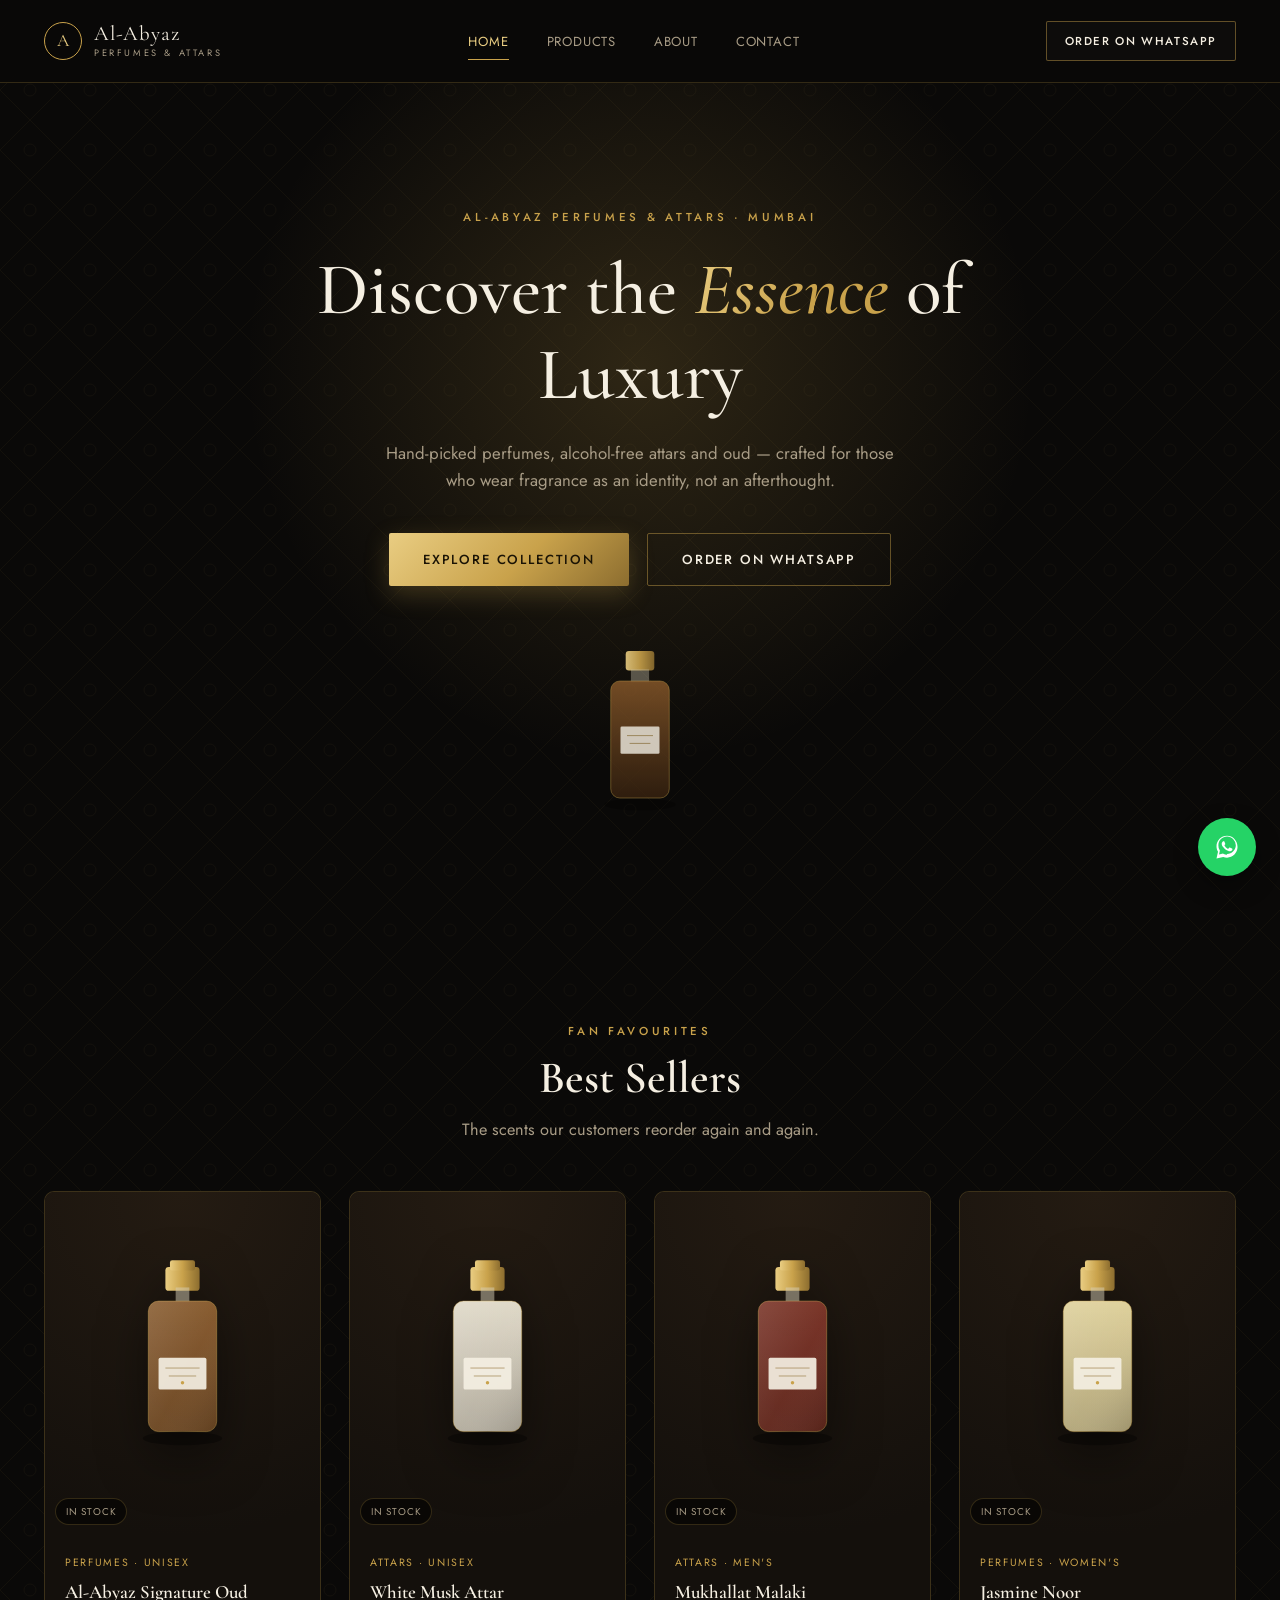
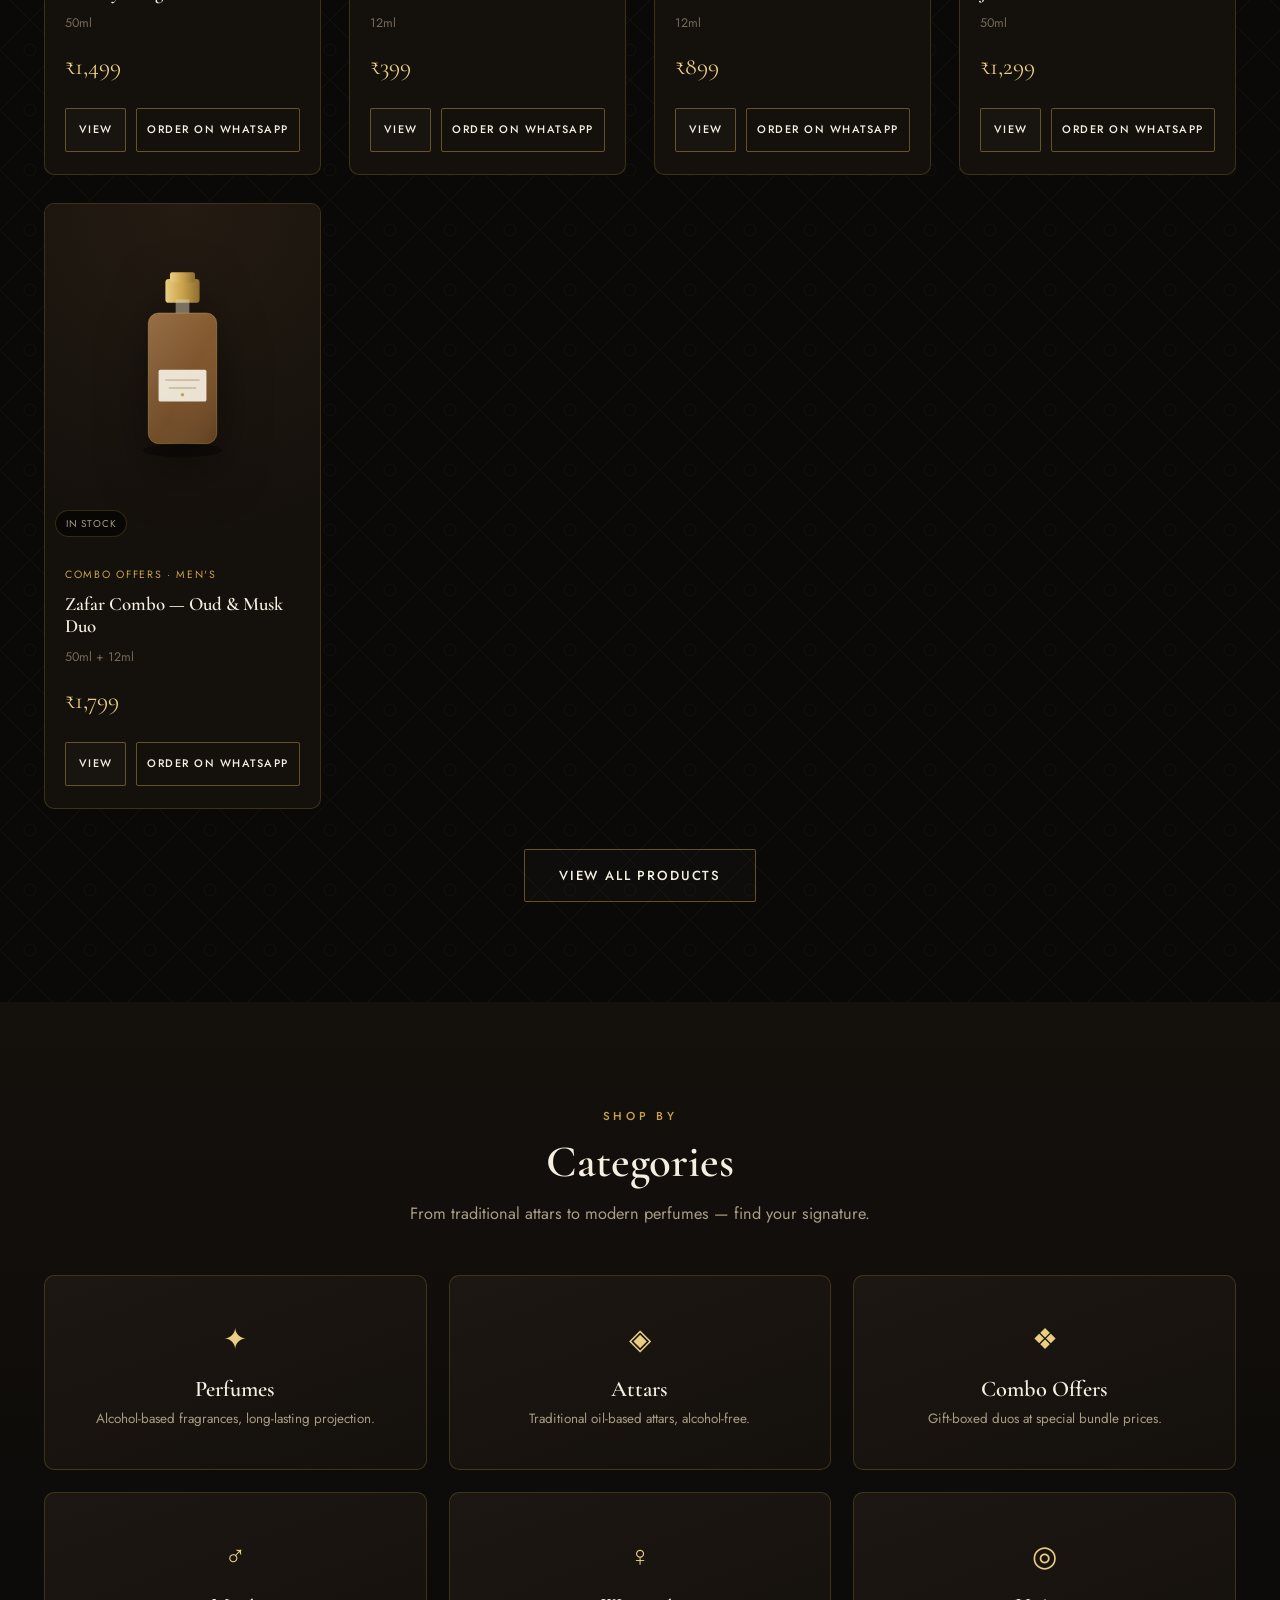
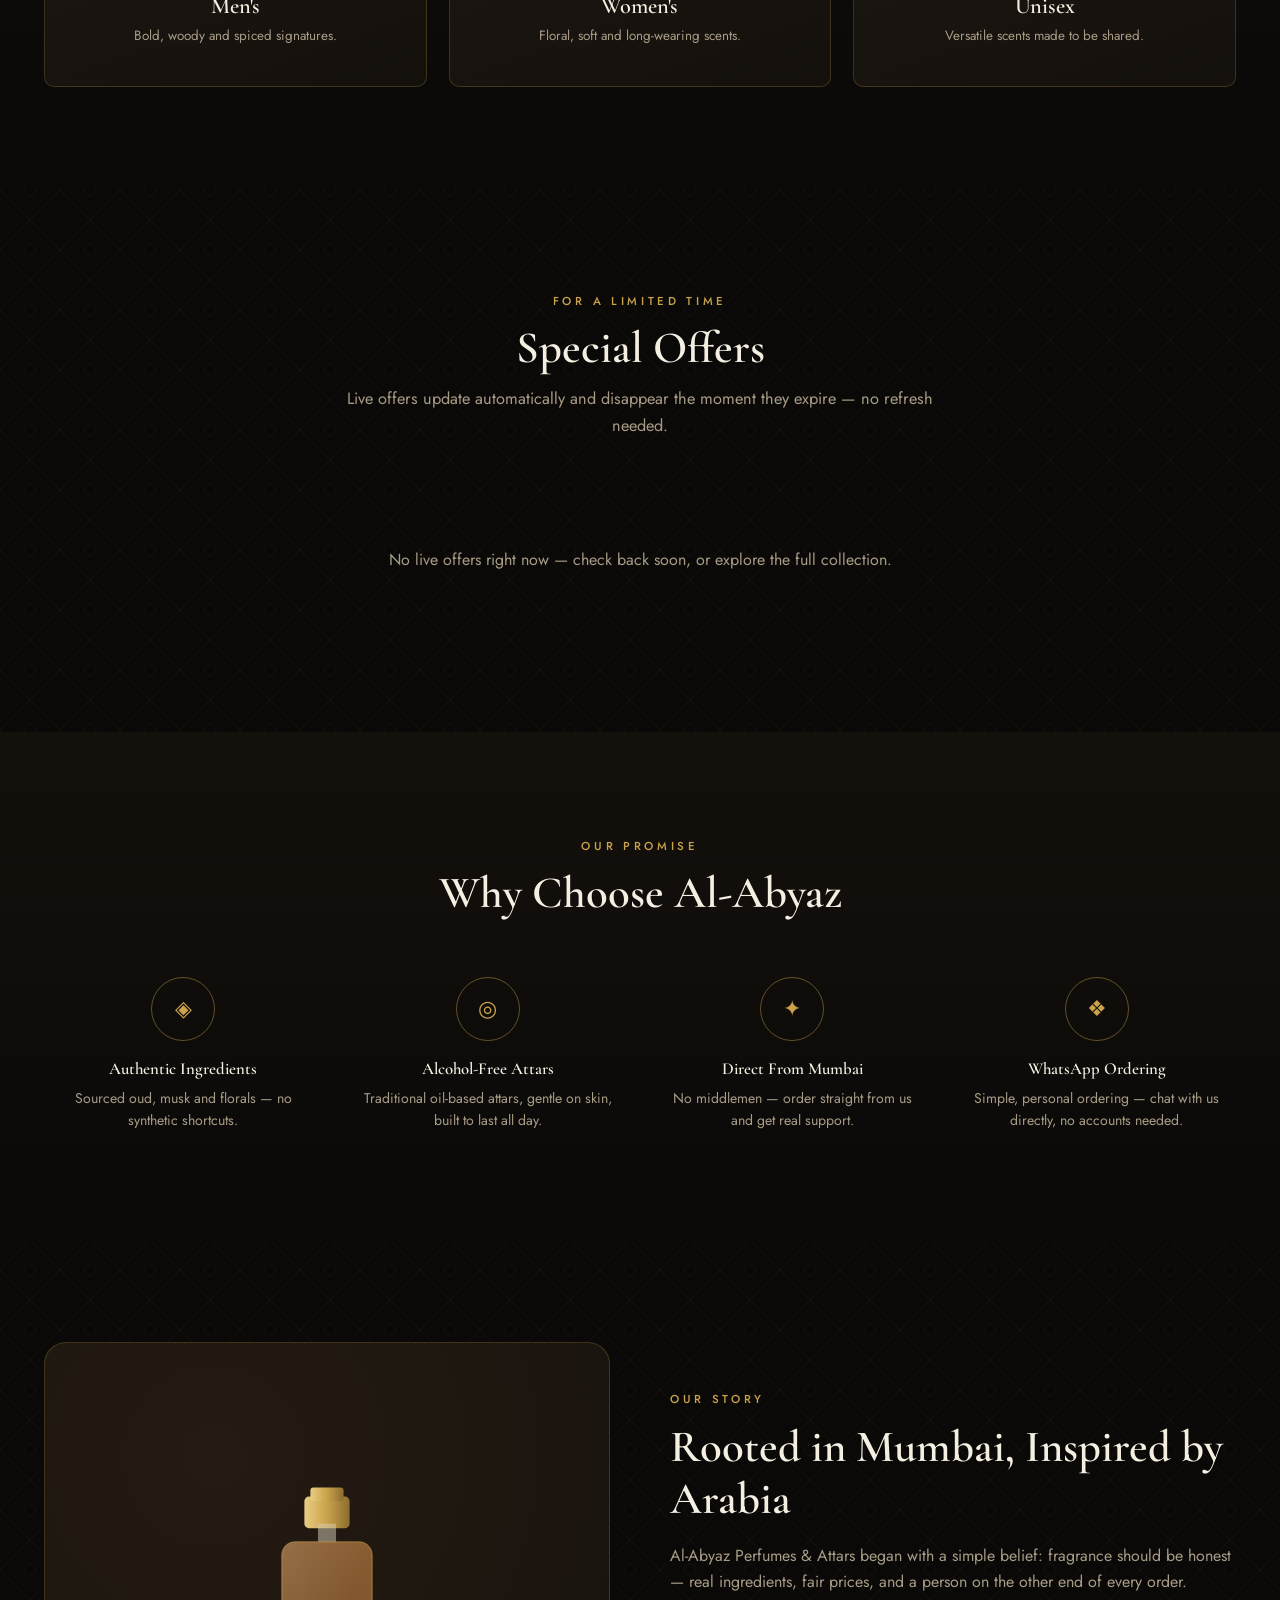
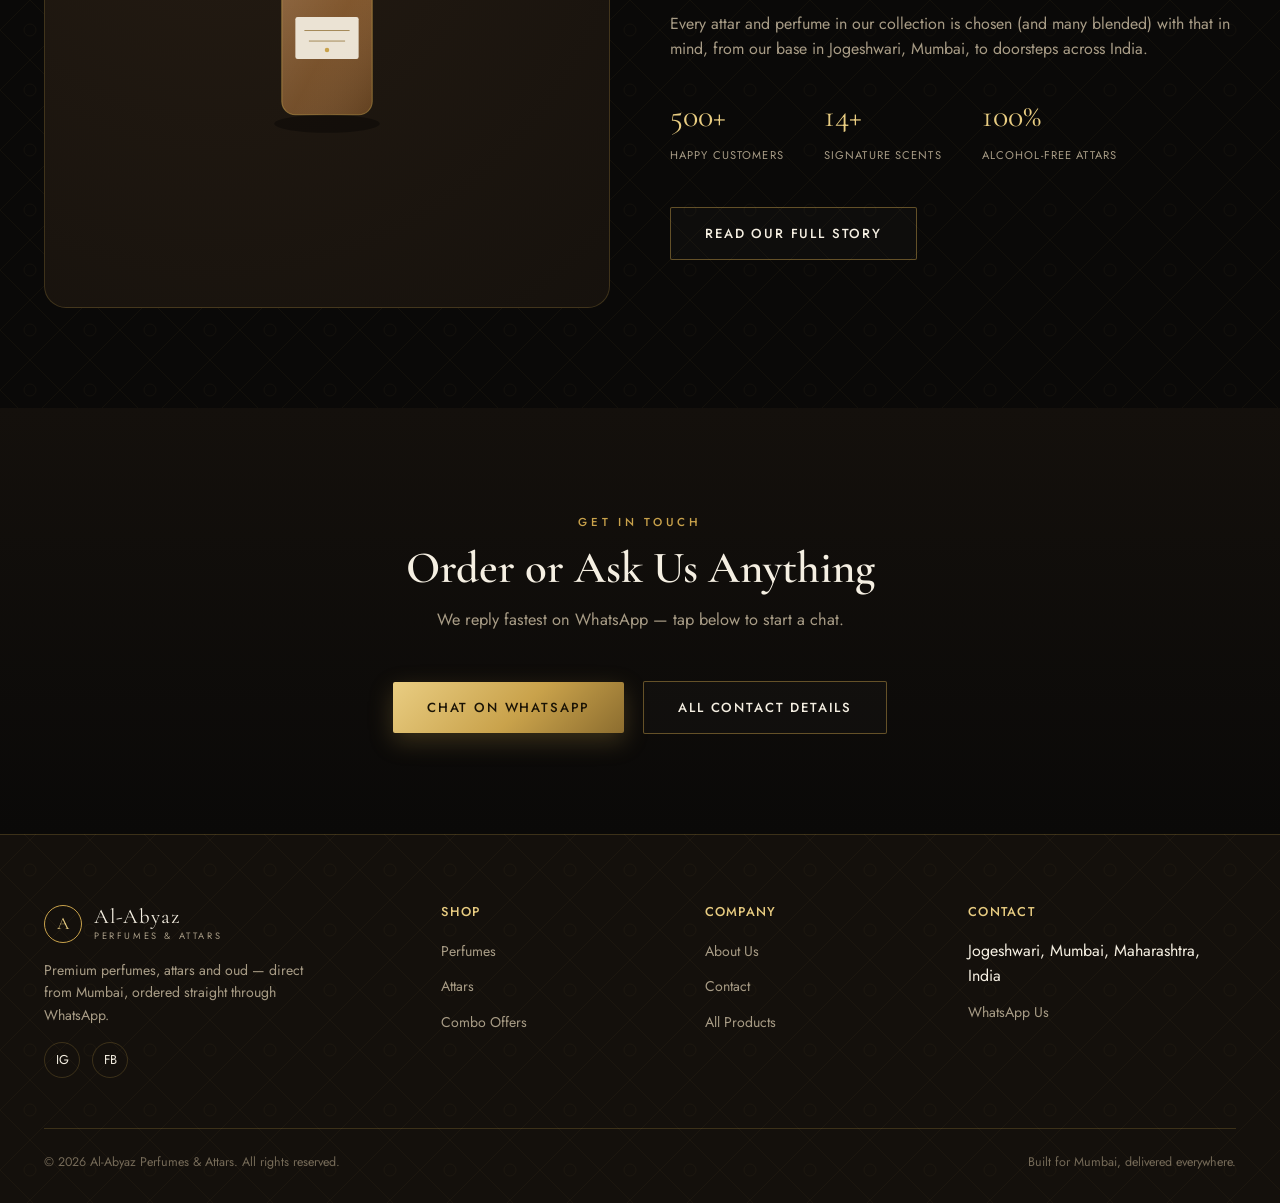
==== index.html @ 593ae753 "Initial Al-Abyaz website" ====
<!DOCTYPE html>
<html lang="en">
<head>
<meta charset="UTF-8">
<meta name="viewport" content="width=device-width, initial-scale=1.0">
<title>Al-Abyaz Perfumes &amp; Attars | Luxury Perfumes, Attars &amp; Oud in Mumbai</title>
<meta name="description" content="Al-Abyaz Perfumes &amp; Attars — premium perfumes, alcohol-free attars and oud from Mumbai. Browse our collection and order directly on WhatsApp.">
<meta name="keywords" content="Al-Abyaz Perfumes, Al-Abyaz Attars, attar Mumbai, perfume Mumbai, oud attar, non-alcoholic perfume">
<link rel="canonical" href="https://al-abyazperfumes.netlify.app/">

<meta property="og:type" content="website">
<meta property="og:title" content="Al-Abyaz Perfumes & Attars | Discover the Essence of Luxury">
<meta property="og:description" content="Premium perfumes, attars and oud, hand-picked in Mumbai. Order directly on WhatsApp.">
<meta property="og:image" content="images/hero/hero-bottle.svg">
<meta name="theme-color" content="#0a0908">

<link rel="icon" type="image/svg+xml" href="images/logo/favicon.svg">
<link rel="preconnect" href="https://fonts.googleapis.com">
<link rel="preconnect" href="https://fonts.gstatic.com" crossorigin>
<link href="https://fonts.googleapis.com/css2?family=Cormorant+Garamond:ital,wght@0,400;0,500;0,600;1,500&family=Jost:wght@400;500;600&display=swap" rel="stylesheet">
<link rel="stylesheet" href="css/style.css">
<link rel="stylesheet" href="css/responsive.css">
</head>
<body class="texture-bg">
<a class="skip-link" href="#main">Skip to content</a>

<!-- ============ NAVBAR ============ -->
<header class="navbar">
  <div class="container">
    <a href="index.html" class="brand">
      <span class="brand-mark">A</span>
      <span class="brand-text">Al-Abyaz<small>Perfumes &amp; Attars</small></span>
    </a>
    <nav class="nav-links" aria-label="Primary">
      <a href="index.html" class="active">Home</a>
      <a href="products.html">Products</a>
      <a href="about.html">About</a>
      <a href="contact.html">Contact</a>
    </nav>
    <div class="nav-cta">
      <a class="btn btn-outline btn-sm" data-wa-float href="#">Order on WhatsApp</a>
      <button class="hamburger" aria-label="Toggle menu" aria-expanded="false">
        <span></span><span></span><span></span>
      </button>
    </div>
  </div>
  <nav class="mobile-menu" aria-label="Mobile">
    <a href="index.html" class="active">Home</a>
    <a href="products.html">Products</a>
    <a href="about.html">About</a>
    <a href="contact.html">Contact</a>
    <a data-wa-float href="#" class="btn btn-primary">WhatsApp Us</a>
  </nav>
</header>

<main id="main">

  <!-- ============ HERO ============ -->
  <section class="hero">
    <div class="hero-inner">
      <span class="eyebrow">Al-Abyaz Perfumes &amp; Attars · Mumbai</span>
      <h1>Discover the <em>Essence</em> of Luxury</h1>
      <p class="hero-sub">Hand-picked perfumes, alcohol-free attars and oud — crafted for those who wear fragrance as an identity, not an afterthought.</p>
      <div class="hero-actions">
        <a href="products.html" class="btn btn-primary">Explore Collection</a>
        <a data-wa-float href="#" class="btn btn-whatsapp" target="_blank" rel="noopener">Order on WhatsApp</a>
      </div>
      <img class="hero-bottle" src="images/hero/hero-bottle.svg" alt="Al-Abyaz signature perfume bottle" width="130" height="195">
    </div>
  </section>

  <!-- ============ BEST SELLERS ============ -->
  <section class="section" id="best-sellers">
    <div class="container">
      <div class="section-heading">
        <span class="eyebrow">Fan Favourites</span>
        <h2>Best Sellers</h2>
        <p>The scents our customers reorder again and again.</p>
      </div>
      <div class="product-grid" id="best-sellers-grid"></div>
      <div class="text-center mt-40">
        <a href="products.html" class="btn btn-outline">View All Products</a>
      </div>
    </div>
  </section>

  <!-- ============ CATEGORIES ============ -->
  <section class="section section-alt">
    <div class="container">
      <div class="section-heading">
        <span class="eyebrow">Shop By</span>
        <h2>Categories</h2>
        <p>From traditional attars to modern perfumes — find your signature.</p>
      </div>
      <div class="category-grid" id="home-category-grid"></div>
    </div>
  </section>

  <!-- ============ SPECIAL OFFERS ============ -->
  <section class="section" id="offers">
    <div class="container">
      <div class="section-heading">
        <span class="eyebrow">For A Limited Time</span>
        <h2>Special Offers</h2>
        <p>Live offers update automatically and disappear the moment they expire — no refresh needed.</p>
      </div>
      <div class="offer-strip" id="offer-strip"></div>
    </div>
  </section>

  <!-- ============ WHY CHOOSE US ============ -->
  <section class="section section-alt">
    <div class="container">
      <div class="section-heading">
        <span class="eyebrow">Our Promise</span>
        <h2>Why Choose Al-Abyaz</h2>
      </div>
      <div class="feature-grid">
        <div class="feature-card">
          <div class="feature-icon">◈</div>
          <h3>Authentic Ingredients</h3>
          <p>Sourced oud, musk and florals — no synthetic shortcuts.</p>
        </div>
        <div class="feature-card">
          <div class="feature-icon">◎</div>
          <h3>Alcohol-Free Attars</h3>
          <p>Traditional oil-based attars, gentle on skin, built to last all day.</p>
        </div>
        <div class="feature-card">
          <div class="feature-icon">✦</div>
          <h3>Direct From Mumbai</h3>
          <p>No middlemen — order straight from us and get real support.</p>
        </div>
        <div class="feature-card">
          <div class="feature-icon">❖</div>
          <h3>WhatsApp Ordering</h3>
          <p>Simple, personal ordering — chat with us directly, no accounts needed.</p>
        </div>
      </div>
    </div>
  </section>

  <!-- ============ ABOUT ============ -->
  <section class="section" id="about">
    <div class="container about-split">
      <div class="about-media">
        <img src="images/products/signature-oud.svg" alt="Al-Abyaz Signature Oud bottle" width="220">
      </div>
      <div class="about-copy">
        <span class="eyebrow">Our Story</span>
        <h2>Rooted in Mumbai, Inspired by Arabia</h2>
        <p>Al-Abyaz Perfumes &amp; Attars began with a simple belief: fragrance should be honest — real ingredients, fair prices, and a person on the other end of every order.</p>
        <p>Every attar and perfume in our collection is chosen (and many blended) with that in mind, from our base in Jogeshwari, Mumbai, to doorsteps across India.</p>
        <div class="about-stats">
          <div><span>500+</span><small>Happy Customers</small></div>
          <div><span>14+</span><small>Signature Scents</small></div>
          <div><span>100%</span><small>Alcohol-Free Attars</small></div>
        </div>
        <a href="about.html" class="btn btn-outline mt-40">Read Our Full Story</a>
      </div>
    </div>
  </section>

  <!-- ============ CONTACT (home preview) ============ -->
  <section class="section section-alt" id="contact">
    <div class="container">
      <div class="section-heading">
        <span class="eyebrow">Get In Touch</span>
        <h2>Order or Ask Us Anything</h2>
        <p>We reply fastest on WhatsApp — tap below to start a chat.</p>
      </div>
      <div class="text-center">
        <a data-wa-float href="#" class="btn btn-primary" target="_blank" rel="noopener">Chat on WhatsApp</a>
        <a href="contact.html" class="btn btn-outline" style="margin-left:14px;">All Contact Details</a>
      </div>
    </div>
  </section>

</main>

<!-- ============ FOOTER ============ -->
<footer class="footer">
  <div class="container">
    <div class="footer-grid">
      <div class="footer-brand">
        <a href="index.html" class="brand">
          <span class="brand-mark">A</span>
          <span class="brand-text">Al-Abyaz<small>Perfumes &amp; Attars</small></span>
        </a>
        <p>Premium perfumes, attars and oud — direct from Mumbai, ordered straight through WhatsApp.</p>
        <div class="footer-social">
          <a href="#" data-config-href="instagram" aria-label="Instagram">IG</a>
          <a href="#" data-config-href="facebook" aria-label="Facebook">FB</a>
        </div>
      </div>
      <div>
        <h4>Shop</h4>
        <ul class="footer-links">
          <li><a href="products.html?category=perfumes">Perfumes</a></li>
          <li><a href="products.html?category=attars">Attars</a></li>
          <li><a href="products.html?category=combo">Combo Offers</a></li>
        </ul>
      </div>
      <div>
        <h4>Company</h4>
        <ul class="footer-links">
          <li><a href="about.html">About Us</a></li>
          <li><a href="contact.html">Contact</a></li>
          <li><a href="products.html">All Products</a></li>
        </ul>
      </div>
      <div>
        <h4>Contact</h4>
        <ul class="footer-links">
          <li data-config="address">Jogeshwari, Mumbai, Maharashtra, India</li>
          <li><a data-wa-float href="#">WhatsApp Us</a></li>
        </ul>
      </div>
    </div>
    <div class="footer-bottom">
      <span>© <span data-year></span> Al-Abyaz Perfumes &amp; Attars. All rights reserved.</span>
      <span>Built for Mumbai, delivered everywhere.</span>
    </div>
  </div>
</footer>

<a class="wa-float" data-wa-float href="#" target="_blank" rel="noopener" aria-label="Chat on WhatsApp">
  <svg viewBox="0 0 32 32" fill="white"><path d="M16.02 3C9.4 3 4 8.4 4 15.02c0 2.35.63 4.55 1.72 6.46L4 29l7.7-1.65a11.98 11.98 0 0 0 4.32.8h.01c6.62 0 12.02-5.4 12.02-12.02C28.05 8.4 22.65 3 16.02 3Zm0 21.9c-1.5 0-2.97-.4-4.24-1.16l-.3-.18-4.57.98.98-4.45-.2-.32a9.9 9.9 0 0 1-1.53-5.75c0-5.48 4.46-9.94 9.96-9.94 2.66 0 5.16 1.04 7.04 2.92a9.87 9.87 0 0 1 2.9 7.02c0 5.48-4.46 9.88-9.94 9.88Zm5.44-7.4c-.3-.15-1.77-.87-2.04-.97-.27-.1-.47-.15-.67.15-.2.3-.77.97-.94 1.17-.17.2-.35.22-.65.07-.3-.15-1.25-.46-2.38-1.47-.88-.78-1.47-1.75-1.65-2.05-.17-.3-.02-.46.13-.6.13-.13.3-.35.45-.52.15-.17.2-.3.3-.5.1-.2.05-.37-.02-.52-.07-.15-.67-1.62-.92-2.2-.24-.58-.49-.5-.67-.5h-.57c-.2 0-.52.07-.8.37s-1.05 1.03-1.05 2.5 1.08 2.9 1.23 3.1c.15.2 2.13 3.26 5.17 4.57.72.31 1.28.5 1.72.64.72.23 1.38.2 1.9.12.58-.09 1.77-.72 2.02-1.42.25-.7.25-1.3.17-1.42-.07-.13-.27-.2-.57-.35Z"/></svg>
</a>

<script src="data/products.js"></script>
<script src="js/offers.js"></script>
<script src="js/main.js"></script>
<script src="js/products.js"></script>
<script>
  document.addEventListener("DOMContentLoaded", () => {
    document.querySelectorAll("[data-config-href]").forEach((el) => {
      const key = el.getAttribute("data-config-href");
      if (SITE_CONFIG[key]) el.setAttribute("href", SITE_CONFIG[key]);
    });
  });
</script>
</body>
</html>
---- css/style.css ----
/* =========================================================================
   AL-ABYAZ PERFUMES & ATTARS — MAIN STYLESHEET
   ========================================================================= */

/* ---------- Design tokens ---------- */
:root {
  --void: #0a0908;
  --surface: #14100c;
  --surface-raised: #1c1712;
  --line: rgba(201, 162, 75, 0.22);
  --line-strong: rgba(201, 162, 75, 0.45);

  --gold: #c9a24b;
  --gold-light: #e9cd82;
  --gold-deep: #8c6d2f;
  --gold-glow: rgba(201, 162, 75, 0.35);

  --ivory: #f5efe2;
  --muted: #a89c86;
  --muted-dim: #756a58;

  --maroon: #2a1212;
  --success: #6f9a6a;

  --font-display: "Cormorant Garamond", "Georgia", serif;
  --font-body: "Jost", "Segoe UI", sans-serif;

  --container: 1240px;
  --radius-sm: 4px;
  --radius-md: 10px;
  --radius-lg: 22px;

  --ease: cubic-bezier(0.22, 1, 0.36, 1);
}

/* ---------- Reset ---------- */
* { margin: 0; padding: 0; box-sizing: border-box; }

html { scroll-behavior: smooth; }

@media (prefers-reduced-motion: reduce) {
  html { scroll-behavior: auto; }
  *, *::before, *::after { animation-duration: 0.001ms !important; animation-iteration-count: 1 !important; transition-duration: 0.001ms !important; }
}

body {
  background: var(--void);
  color: var(--ivory);
  font-family: var(--font-body);
  font-size: 16px;
  line-height: 1.6;
  -webkit-font-smoothing: antialiased;
  overflow-x: hidden;
}

img { max-width: 100%; display: block; }
a { color: inherit; text-decoration: none; }
ul { list-style: none; }
button { font: inherit; cursor: pointer; border: none; background: none; color: inherit; }
input, select, textarea { font: inherit; color: inherit; }

:focus-visible {
  outline: 2px solid var(--gold-light);
  outline-offset: 3px;
}

.container {
  max-width: var(--container);
  margin: 0 auto;
  padding: 0 24px;
}

/* Damask/geometric texture used as a quiet background wash across the site */
.texture-bg {
  position: relative;
}
.texture-bg::before {
  content: "";
  position: absolute;
  inset: 0;
  pointer-events: none;
  opacity: 0.05;
  background-image: url("data:image/svg+xml,%3Csvg xmlns='http://www.w3.org/2000/svg' width='60' height='60' viewBox='0 0 60 60'%3E%3Cg fill='none' stroke='%23C9A24B' stroke-width='1'%3E%3Cpath d='M30 0 L60 30 L30 60 L0 30 Z'/%3E%3Ccircle cx='30' cy='30' r='6'/%3E%3C/g%3E%3C/svg%3E");
  background-size: 60px 60px;
}

/* Ornamental divider — the site's signature mark: a thin double rule
   flanking a small diamond, echoing the wax-seal motif on offer badges */
.divider {
  display: flex;
  align-items: center;
  justify-content: center;
  gap: 12px;
  margin: 0 auto 28px;
  width: fit-content;
}
.divider::before, .divider::after {
  content: "";
  width: 46px;
  height: 1px;
  background: linear-gradient(90deg, transparent, var(--gold), transparent);
}
.divider span {
  width: 7px;
  height: 7px;
  transform: rotate(45deg);
  background: var(--gold);
  display: block;
}

/* ---------- Typography ---------- */
.eyebrow {
  font-family: var(--font-body);
  font-size: 0.72rem;
  letter-spacing: 0.32em;
  text-transform: uppercase;
  color: var(--gold);
  font-weight: 500;
}

h1, h2, h3, h4 {
  font-family: var(--font-display);
  font-weight: 600;
  color: var(--ivory);
  line-height: 1.15;
}

h1 { font-size: clamp(2.6rem, 6vw, 4.6rem); font-weight: 500; }
h2 { font-size: clamp(1.9rem, 4vw, 2.8rem); }
h3 { font-size: 1.4rem; }

.section-heading {
  text-align: center;
  max-width: 640px;
  margin: 0 auto 48px;
}
.section-heading h2 { margin: 10px 0 12px; }
.section-heading p { color: var(--muted); font-size: 1.02rem; }

p { color: var(--muted); }

/* ---------- Buttons ---------- */
.btn {
  display: inline-flex;
  align-items: center;
  justify-content: center;
  gap: 8px;
  padding: 15px 34px;
  border-radius: 2px;
  font-size: 0.82rem;
  letter-spacing: 0.14em;
  text-transform: uppercase;
  font-weight: 500;
  transition: transform 0.35s var(--ease), box-shadow 0.35s var(--ease), background 0.35s var(--ease), color 0.35s var(--ease);
  white-space: nowrap;
}

.btn-primary {
  background: linear-gradient(135deg, var(--gold-light), var(--gold) 55%, var(--gold-deep));
  color: #1a1305;
  box-shadow: 0 8px 24px rgba(201, 162, 75, 0.25);
}
.btn-primary:hover { transform: translateY(-2px); box-shadow: 0 12px 30px rgba(201, 162, 75, 0.4); }

.btn-outline {
  border: 1px solid var(--line-strong);
  color: var(--ivory);
  background: rgba(255,255,255,0.02);
}
.btn-outline:hover { border-color: var(--gold); color: var(--gold-light); transform: translateY(-2px); }

.btn-whatsapp {
  background: transparent;
  border: 1px solid var(--line-strong);
  color: var(--ivory);
}
.btn-whatsapp:hover { border-color: #4caf50; color: #6fd177; }

.btn-block { width: 100%; }
.btn-sm { padding: 10px 18px; font-size: 0.72rem; }

/* ---------- Navbar ---------- */
.navbar {
  position: sticky;
  top: 0;
  z-index: 100;
  background: rgba(10, 9, 8, 0.86);
  backdrop-filter: blur(14px);
  border-bottom: 1px solid var(--line);
}
.navbar .container {
  display: flex;
  align-items: center;
  justify-content: space-between;
  height: 82px;
}

.brand {
  display: flex;
  align-items: center;
  gap: 12px;
}
.brand-mark {
  width: 38px;
  height: 38px;
  border: 1px solid var(--gold);
  border-radius: 50%;
  display: flex;
  align-items: center;
  justify-content: center;
  font-family: var(--font-display);
  font-size: 1.1rem;
  color: var(--gold-light);
  flex-shrink: 0;
}
.brand-text {
  font-family: var(--font-display);
  font-size: 1.3rem;
  letter-spacing: 0.04em;
  color: var(--ivory);
  line-height: 1.1;
}
.brand-text small {
  display: block;
  font-family: var(--font-body);
  font-size: 0.58rem;
  letter-spacing: 0.28em;
  color: var(--muted);
  text-transform: uppercase;
  margin-top: 2px;
}

.nav-links {
  display: flex;
  align-items: center;
  gap: 38px;
}
.nav-links a {
  font-size: 0.82rem;
  letter-spacing: 0.06em;
  text-transform: uppercase;
  color: var(--muted);
  position: relative;
  padding: 4px 0;
  transition: color 0.25s;
}
.nav-links a:hover, .nav-links a.active { color: var(--gold-light); }
.nav-links a.active::after {
  content: "";
  position: absolute;
  left: 0; right: 0; bottom: -4px;
  height: 1px;
  background: var(--gold);
}

.nav-cta { display: flex; align-items: center; gap: 16px; }

.hamburger {
  display: none;
  flex-direction: column;
  gap: 5px;
  width: 26px;
  z-index: 200;
}
.hamburger span {
  height: 1.5px;
  width: 100%;
  background: var(--gold-light);
  transition: transform 0.3s var(--ease), opacity 0.3s var(--ease);
}
.hamburger.open span:nth-child(1) { transform: translateY(6.5px) rotate(45deg); }
.hamburger.open span:nth-child(2) { opacity: 0; }
.hamburger.open span:nth-child(3) { transform: translateY(-6.5px) rotate(-45deg); }

.mobile-menu {
  position: fixed;
  inset: 82px 0 0 0;
  background: var(--void);
  z-index: 90;
  display: flex;
  flex-direction: column;
  align-items: center;
  justify-content: center;
  gap: 28px;
  transform: translateY(-8px);
  opacity: 0;
  pointer-events: none;
  transition: opacity 0.3s var(--ease), transform 0.3s var(--ease);
}
.mobile-menu.open { opacity: 1; transform: translateY(0); pointer-events: auto; }
.mobile-menu a { font-family: var(--font-display); font-size: 1.6rem; color: var(--ivory); }
.mobile-menu a.active { color: var(--gold-light); }

/* ---------- Hero ---------- */
.hero {
  position: relative;
  min-height: 92vh;
  display: flex;
  align-items: center;
  justify-content: center;
  text-align: center;
  padding: 120px 24px 80px;
  overflow: hidden;
}
.hero::before {
  content: "";
  position: absolute;
  top: -20%;
  left: 50%;
  transform: translateX(-50%);
  width: 900px;
  height: 900px;
  background: radial-gradient(circle, var(--gold-glow) 0%, transparent 62%);
  opacity: 0.55;
  pointer-events: none;
}
.hero-inner { position: relative; z-index: 2; max-width: 780px; }
.hero .eyebrow { display: inline-block; margin-bottom: 22px; }
.hero h1 { margin-bottom: 22px; }
.hero h1 em {
  font-style: italic;
  background: linear-gradient(120deg, var(--gold-light), var(--gold) 60%);
  -webkit-background-clip: text;
  background-clip: text;
  color: transparent;
}
.hero-sub {
  max-width: 520px;
  margin: 0 auto 40px;
  font-size: 1.05rem;
  color: var(--muted);
}
.hero-actions {
  display: flex;
  gap: 18px;
  justify-content: center;
  flex-wrap: wrap;
}

.hero-bottle {
  margin: 56px auto 0;
  width: 130px;
  opacity: 0.9;
  animation: float 6s ease-in-out infinite;
}
@keyframes float {
  0%, 100% { transform: translateY(0); }
  50% { transform: translateY(-14px); }
}

/* ---------- Sections ---------- */
.section { padding: 100px 0; position: relative; }
.section-alt { background: linear-gradient(180deg, var(--surface), var(--void)); }

/* ---------- Product grid & cards ---------- */
.product-grid {
  display: grid;
  grid-template-columns: repeat(4, 1fr);
  gap: 28px;
}

.product-card {
  background: var(--surface);
  border: 1px solid var(--line);
  border-radius: var(--radius-md);
  overflow: hidden;
  position: relative;
  transition: transform 0.4s var(--ease), border-color 0.4s var(--ease), box-shadow 0.4s var(--ease);
  display: flex;
  flex-direction: column;
}
.product-card:hover {
  transform: translateY(-6px);
  border-color: var(--line-strong);
  box-shadow: 0 20px 40px rgba(0,0,0,0.4);
}

.product-media {
  position: relative;
  aspect-ratio: 4 / 5;
  background: radial-gradient(120% 100% at 50% 0%, #241b12, var(--surface));
  display: flex;
  align-items: center;
  justify-content: center;
  overflow: hidden;
}
.product-media img { width: 62%; filter: drop-shadow(0 20px 24px rgba(0,0,0,0.5)); transition: transform 0.5s var(--ease); }
.product-card:hover .product-media img { transform: scale(1.06); }

.stock-flag {
  position: absolute;
  bottom: 10px;
  left: 10px;
  font-size: 0.62rem;
  letter-spacing: 0.08em;
  text-transform: uppercase;
  padding: 5px 10px;
  border-radius: 20px;
  background: rgba(0,0,0,0.55);
  color: var(--muted);
  border: 1px solid var(--line);
}
.stock-flag.low { color: #e2a44f; border-color: rgba(226,164,79,0.4); }
.stock-flag.out { color: #d16565; border-color: rgba(209,101,101,0.4); }

.product-body { padding: 20px 20px 22px; display: flex; flex-direction: column; gap: 10px; flex: 1; }
.product-cat { font-size: 0.66rem; letter-spacing: 0.16em; text-transform: uppercase; color: var(--gold); }
.product-body h3 { font-size: 1.18rem; }
.product-size { font-size: 0.78rem; color: var(--muted-dim); }

.price-row { display: flex; align-items: baseline; gap: 10px; margin-top: 4px; }
.price-now { font-family: var(--font-display); font-size: 1.5rem; color: var(--gold-light); }
.price-was { font-size: 0.9rem; color: var(--muted-dim); text-decoration: line-through; }
.price-off { font-size: 0.7rem; color: var(--success); letter-spacing: 0.04em; }

.product-actions { display: flex; gap: 10px; margin-top: 12px; }
.product-actions .btn { flex: 1; padding: 12px 10px; font-size: 0.68rem; }

/* Offer badge — the "wax seal" signature element */
.offer-badge {
  position: absolute;
  top: 12px;
  right: 12px;
  z-index: 3;
  width: 62px;
  height: 62px;
  border-radius: 50%;
  display: flex;
  flex-direction: column;
  align-items: center;
  justify-content: center;
  background: radial-gradient(circle at 35% 30%, var(--gold-light), var(--gold) 55%, var(--gold-deep));
  color: #1a1305;
  box-shadow: 0 6px 18px rgba(0,0,0,0.45), inset 0 0 0 3px rgba(255,255,255,0.18);
  font-family: var(--font-body);
  text-align: center;
  line-height: 1.05;
}
.offer-badge .fire { font-size: 0.9rem; }
.offer-badge .pct { font-size: 0.72rem; font-weight: 700; }

.offer-soon-badge {
  position: absolute;
  top: 12px;
  left: 12px;
  z-index: 3;
  font-size: 0.62rem;
  letter-spacing: 0.06em;
  text-transform: uppercase;
  padding: 6px 12px;
  border-radius: 20px;
  background: rgba(20,16,12,0.85);
  border: 1px solid var(--line-strong);
  color: var(--gold-light);
}

.countdown {
  display: flex;
  gap: 6px;
  margin-top: 6px;
}
.countdown .cd-unit {
  flex: 1;
  text-align: center;
  background: rgba(201,162,75,0.08);
  border: 1px solid var(--line);
  border-radius: var(--radius-sm);
  padding: 5px 2px;
}
.countdown .cd-num { font-family: var(--font-display); font-size: 1rem; color: var(--gold-light); display: block; }
.countdown .cd-label { font-size: 0.55rem; text-transform: uppercase; letter-spacing: 0.06em; color: var(--muted-dim); }
.offer-end-note { font-size: 0.68rem; color: var(--muted-dim); margin-top: 6px; }

/* Active-offer animation — only ever applied to the specific product card
   that has a live offer. The rest of the page stays perfectly still. */
.product-card.is-offer-active {
  border-color: var(--gold);
  animation: card-pulse 2.6s ease-in-out infinite;
}
.product-card.is-offer-active .offer-badge { animation: badge-pop 2.6s ease-in-out infinite; }

@keyframes card-pulse {
  0%, 100% { box-shadow: 0 0 0 0 rgba(201,162,75,0.0), 0 20px 40px rgba(0,0,0,0.35); transform: scale(1); }
  50% { box-shadow: 0 0 0 6px rgba(201,162,75,0.16), 0 24px 46px rgba(0,0,0,0.4); transform: scale(1.012); }
}
@keyframes badge-pop {
  0%, 100% { transform: scale(1); }
  50% { transform: scale(1.08); }
}

/* ---------- Categories ---------- */
.category-grid {
  display: grid;
  grid-template-columns: repeat(3, 1fr);
  gap: 22px;
}
.category-card {
  position: relative;
  border: 1px solid var(--line);
  border-radius: var(--radius-md);
  padding: 40px 24px;
  text-align: center;
  background: linear-gradient(160deg, var(--surface-raised), var(--surface));
  transition: transform 0.35s var(--ease), border-color 0.35s var(--ease);
}
.category-card:hover { transform: translateY(-5px); border-color: var(--gold); }
.category-icon { font-size: 1.8rem; margin-bottom: 14px; color: var(--gold-light); }
.category-card h3 { margin-bottom: 6px; }
.category-card p { font-size: 0.84rem; }

/* ---------- Why choose / features ---------- */
.feature-grid {
  display: grid;
  grid-template-columns: repeat(4, 1fr);
  gap: 26px;
}
.feature-card { text-align: center; padding: 10px; }
.feature-icon {
  width: 64px; height: 64px; margin: 0 auto 18px;
  border: 1px solid var(--line-strong);
  border-radius: 50%;
  display: flex; align-items: center; justify-content: center;
  font-size: 1.4rem; color: var(--gold);
}
.feature-card h3 { font-size: 1.05rem; margin-bottom: 8px; }
.feature-card p { font-size: 0.88rem; }

/* ---------- About split ---------- */
.about-split {
  display: grid;
  grid-template-columns: 1fr 1fr;
  gap: 60px;
  align-items: center;
}
.about-media {
  aspect-ratio: 1/1;
  border-radius: var(--radius-lg);
  background: radial-gradient(120% 120% at 30% 20%, #241b12, var(--surface));
  border: 1px solid var(--line);
  display: flex; align-items: center; justify-content: center;
}
.about-media img { width: 40%; }
.about-copy .eyebrow { display: block; margin-bottom: 14px; }
.about-copy h2 { margin-bottom: 18px; }
.about-copy p { margin-bottom: 16px; }
.about-stats { display: flex; gap: 40px; margin-top: 28px; }
.about-stats div span { display: block; font-family: var(--font-display); font-size: 2rem; color: var(--gold-light); }
.about-stats div small { font-size: 0.7rem; text-transform: uppercase; letter-spacing: 0.1em; color: var(--muted); }

/* ---------- Contact ---------- */
.contact-grid {
  display: grid;
  grid-template-columns: 1fr 1fr;
  gap: 50px;
}
.contact-card {
  background: var(--surface);
  border: 1px solid var(--line);
  border-radius: var(--radius-md);
  padding: 30px;
  margin-bottom: 18px;
}
.contact-card h3 { font-size: 1.05rem; margin-bottom: 8px; color: var(--gold-light); }
.contact-card p { font-size: 0.92rem; }
.contact-card a { color: var(--ivory); }
.contact-card a:hover { color: var(--gold-light); }

.form-group { margin-bottom: 18px; }
.form-group label { display: block; font-size: 0.75rem; text-transform: uppercase; letter-spacing: 0.08em; color: var(--muted); margin-bottom: 8px; }
.form-group input, .form-group textarea {
  width: 100%;
  padding: 13px 16px;
  background: var(--surface);
  border: 1px solid var(--line);
  border-radius: var(--radius-sm);
  color: var(--ivory);
}
.form-group input:focus, .form-group textarea:focus { border-color: var(--gold); }
.form-note { font-size: 0.78rem; color: var(--muted-dim); margin-top: 10px; }

/* ---------- Product details page ---------- */
.pd-grid {
  display: grid;
  grid-template-columns: 1fr 1fr;
  gap: 60px;
  align-items: start;
}
.pd-media {
  position: relative;
  aspect-ratio: 4/5;
  border-radius: var(--radius-lg);
  background: radial-gradient(120% 100% at 50% 0%, #241b12, var(--surface));
  border: 1px solid var(--line);
  display: flex; align-items: center; justify-content: center;
}
.pd-media img { width: 46%; filter: drop-shadow(0 24px 30px rgba(0,0,0,0.5)); }
.pd-info .eyebrow { display: block; margin-bottom: 12px; }
.pd-info h1 { font-size: clamp(2rem, 4vw, 2.8rem); margin-bottom: 14px; }
.pd-notes { font-size: 0.85rem; color: var(--gold-light); letter-spacing: 0.04em; margin-bottom: 18px; }
.pd-desc { margin-bottom: 22px; font-size: 1rem; }
.pd-price-block { display: flex; align-items: baseline; gap: 14px; margin-bottom: 6px; }
.pd-price-block .price-now { font-size: 2.2rem; }
.pd-meta { display: flex; gap: 30px; margin: 24px 0; padding: 20px 0; border-top: 1px solid var(--line); border-bottom: 1px solid var(--line); }
.pd-meta div span { display: block; font-size: 0.68rem; text-transform: uppercase; letter-spacing: 0.08em; color: var(--muted-dim); margin-bottom: 4px; }
.pd-meta div strong { font-weight: 500; color: var(--ivory); }
.pd-actions { display: flex; gap: 14px; margin-top: 8px; flex-wrap: wrap; }
.pd-actions .btn { flex: 1; min-width: 200px; }
.pd-offer-panel {
  margin-top: 26px;
  padding: 18px 20px;
  border-radius: var(--radius-md);
  border: 1px solid var(--line-strong);
  background: rgba(201,162,75,0.06);
}
.pd-offer-panel .offer-title { color: var(--gold-light); font-size: 0.9rem; margin-bottom: 10px; }

.related-heading { margin: 90px 0 30px; text-align: center; }

/* ---------- Search & filter bar ---------- */
.filter-bar {
  display: flex;
  flex-wrap: wrap;
  gap: 12px;
  align-items: center;
  justify-content: space-between;
  margin-bottom: 40px;
}
.search-box {
  position: relative;
  flex: 1;
  min-width: 240px;
  max-width: 360px;
}
.search-box input {
  width: 100%;
  padding: 13px 16px 13px 42px;
  background: var(--surface);
  border: 1px solid var(--line);
  border-radius: 30px;
  color: var(--ivory);
}
.search-box input:focus { border-color: var(--gold); }
.search-box::before {
  content: "";
  position: absolute;
  left: 16px; top: 50%;
  width: 14px; height: 14px;
  transform: translateY(-50%);
  border: 1.5px solid var(--muted);
  border-radius: 50%;
}
.search-box::after {
  content: "";
  position: absolute;
  left: 27px; top: 63%;
  width: 6px; height: 1.5px;
  background: var(--muted);
  transform: rotate(45deg);
}

.chip-row { display: flex; gap: 10px; flex-wrap: wrap; }
.chip {
  padding: 9px 18px;
  border: 1px solid var(--line);
  border-radius: 30px;
  font-size: 0.78rem;
  letter-spacing: 0.03em;
  color: var(--muted);
  transition: all 0.25s;
}
.chip:hover { border-color: var(--gold); color: var(--ivory); }
.chip.active { background: var(--gold); border-color: var(--gold); color: #1a1305; font-weight: 500; }

.empty-state { text-align: center; padding: 60px 20px; color: var(--muted); }

/* ---------- Page hero (interior pages) ---------- */
.page-hero {
  padding: 150px 0 60px;
  text-align: center;
  position: relative;
}
.page-hero .eyebrow { margin-bottom: 14px; display: block; }
.page-hero p { max-width: 560px; margin: 14px auto 0; }
.breadcrumb { font-size: 0.78rem; color: var(--muted-dim); margin-top: 14px; }
.breadcrumb a:hover { color: var(--gold-light); }

/* ---------- Offers strip (homepage) ---------- */
.offer-strip {
  display: grid;
  grid-template-columns: repeat(3, 1fr);
  gap: 24px;
}
.offer-strip .empty-state { grid-column: 1 / -1; }

/* ---------- WhatsApp floating button ---------- */
.wa-float {
  position: fixed;
  bottom: 24px;
  right: 24px;
  z-index: 150;
  width: 58px;
  height: 58px;
  border-radius: 50%;
  background: #25D366;
  display: flex;
  align-items: center;
  justify-content: center;
  box-shadow: 0 10px 24px rgba(0,0,0,0.4);
  transition: transform 0.3s var(--ease);
}
.wa-float:hover { transform: scale(1.08); }
.wa-float svg { width: 28px; height: 28px; }

/* ---------- Footer ---------- */
.footer {
  border-top: 1px solid var(--line);
  padding: 70px 0 30px;
  background: var(--surface);
}
.footer-grid {
  display: grid;
  grid-template-columns: 1.6fr 1fr 1fr 1.2fr;
  gap: 40px;
  margin-bottom: 50px;
}
.footer-brand p { margin-top: 16px; font-size: 0.88rem; max-width: 280px; }
.footer h4 { font-size: 0.8rem; text-transform: uppercase; letter-spacing: 0.1em; color: var(--gold-light); margin-bottom: 18px; font-family: var(--font-body); font-weight: 500; }
.footer-links li { margin-bottom: 10px; }
.footer-links a { font-size: 0.88rem; color: var(--muted); }
.footer-links a:hover { color: var(--gold-light); }
.footer-social { display: flex; gap: 12px; margin-top: 16px; }
.footer-social a {
  width: 36px; height: 36px;
  border: 1px solid var(--line);
  border-radius: 50%;
  display: flex; align-items: center; justify-content: center;
  font-size: 0.8rem;
}
.footer-social a:hover { border-color: var(--gold); color: var(--gold-light); }
.footer-bottom {
  border-top: 1px solid var(--line);
  padding-top: 24px;
  display: flex;
  justify-content: space-between;
  flex-wrap: wrap;
  gap: 12px;
  font-size: 0.78rem;
  color: var(--muted-dim);
}

/* ---------- Utility ---------- */
.text-center { text-align: center; }
.mt-40 { margin-top: 40px; }
.skip-link {
  position: absolute; left: -999px; top: 0;
  background: var(--gold); color: #1a1305; padding: 10px 16px; z-index: 999;
}
.skip-link:focus { left: 16px; top: 16px; }
---- css/responsive.css ----
/* =========================================================================
   AL-ABYAZ — RESPONSIVE OVERRIDES
   Loaded after style.css. Mobile-first product/feature grids collapse here.
   ========================================================================= */

/* ---------- Tablets (≤1024px) ---------- */
@media (max-width: 1024px) {
  .product-grid { grid-template-columns: repeat(3, 1fr); }
  .feature-grid { grid-template-columns: repeat(2, 1fr); gap: 34px; }
  .category-grid { grid-template-columns: repeat(2, 1fr); }
  .footer-grid { grid-template-columns: 1fr 1fr; }
  .about-split, .contact-grid, .pd-grid { gap: 40px; }
}

/* ---------- Small tablets / large phones (≤860px) ---------- */
@media (max-width: 860px) {
  .nav-links { display: none; }
  .nav-cta .btn-outline { display: none; }
  .hamburger { display: flex; }

  .about-split { grid-template-columns: 1fr; }
  .about-media { max-width: 380px; margin: 0 auto; }

  .contact-grid { grid-template-columns: 1fr; }
  .pd-grid { grid-template-columns: 1fr; }
  .pd-media { max-width: 420px; margin: 0 auto; }
}

/* ---------- Phones (≤640px) ---------- */
@media (max-width: 640px) {
  .container { padding: 0 18px; }
  .section { padding: 70px 0; }

  .navbar .container { height: 72px; }
  .brand-text { font-size: 1.1rem; }

  .hero { min-height: 82vh; padding: 100px 18px 60px; }
  .hero-actions { flex-direction: column; width: 100%; }
  .hero-actions .btn { width: 100%; }

  .product-grid { grid-template-columns: repeat(2, 1fr); gap: 16px; }
  .product-body { padding: 14px 14px 16px; gap: 6px; }
  .product-body h3 { font-size: 1rem; }
  .price-now { font-size: 1.2rem; }
  .product-actions { flex-direction: column; }
  .offer-badge { width: 50px; height: 50px; }
  .offer-badge .pct { font-size: 0.6rem; }

  .category-grid { grid-template-columns: 1fr; }
  .feature-grid { grid-template-columns: 1fr; }
  .offer-strip { grid-template-columns: 1fr; }

  .footer-grid { grid-template-columns: 1fr; gap: 32px; }
  .footer-bottom { flex-direction: column; text-align: center; }

  .filter-bar { flex-direction: column; align-items: stretch; }
  .search-box { max-width: none; }

  .pd-meta { flex-wrap: wrap; gap: 18px; }
  .pd-actions .btn { min-width: 100%; }

  .about-stats { gap: 24px; }

  .wa-float { bottom: 18px; right: 18px; width: 52px; height: 52px; }
}
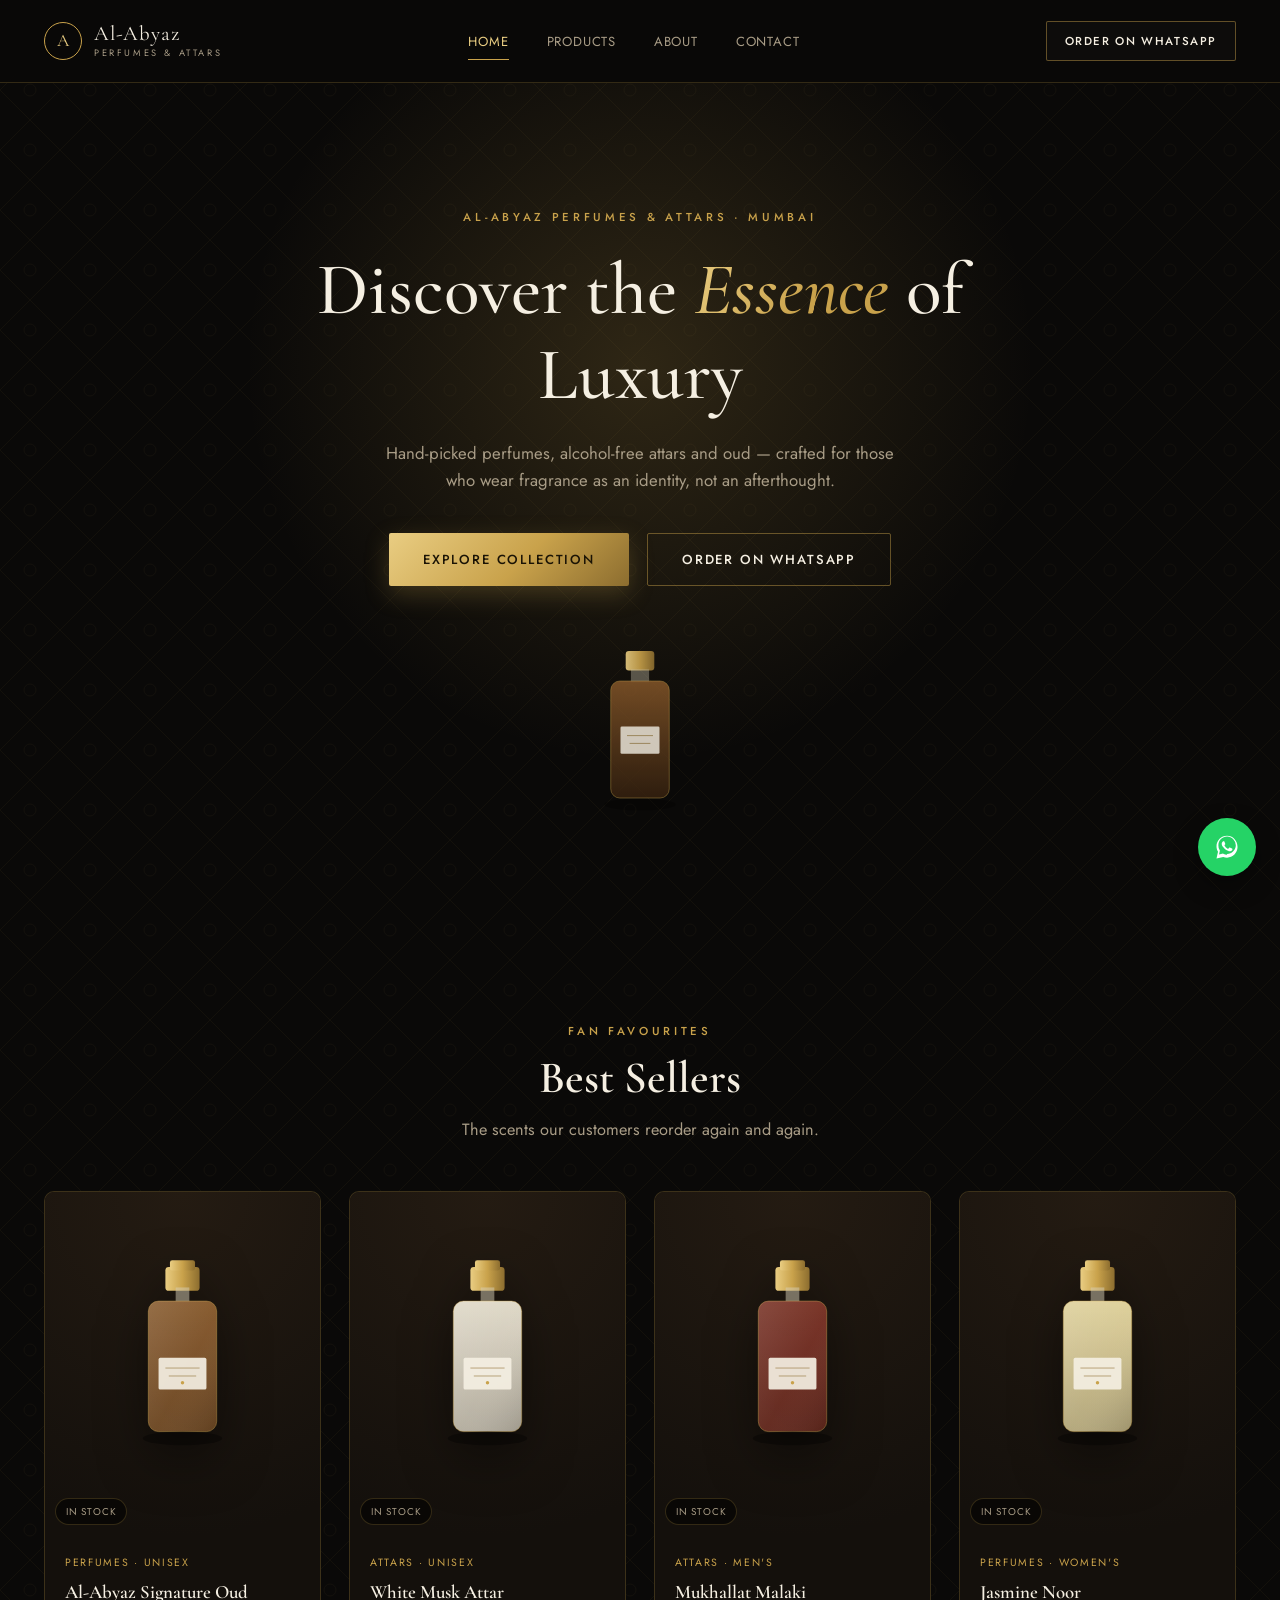
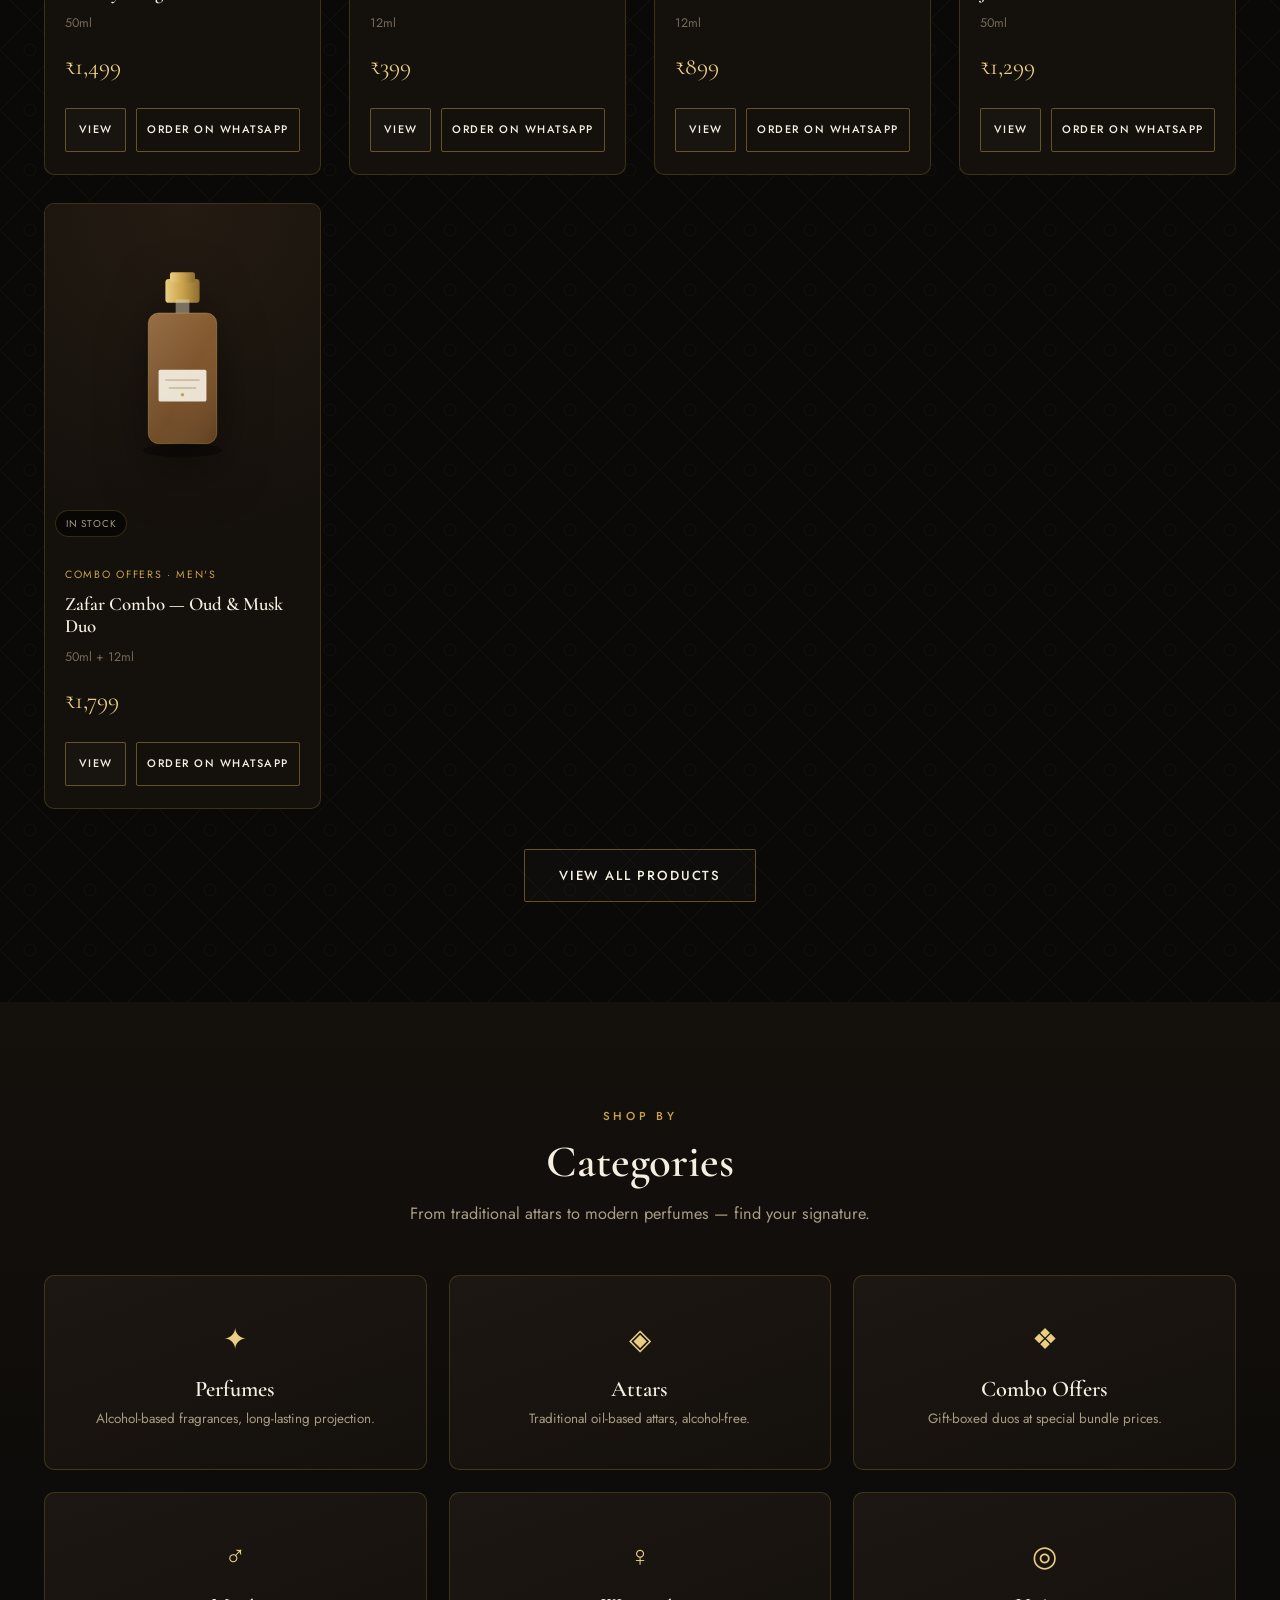
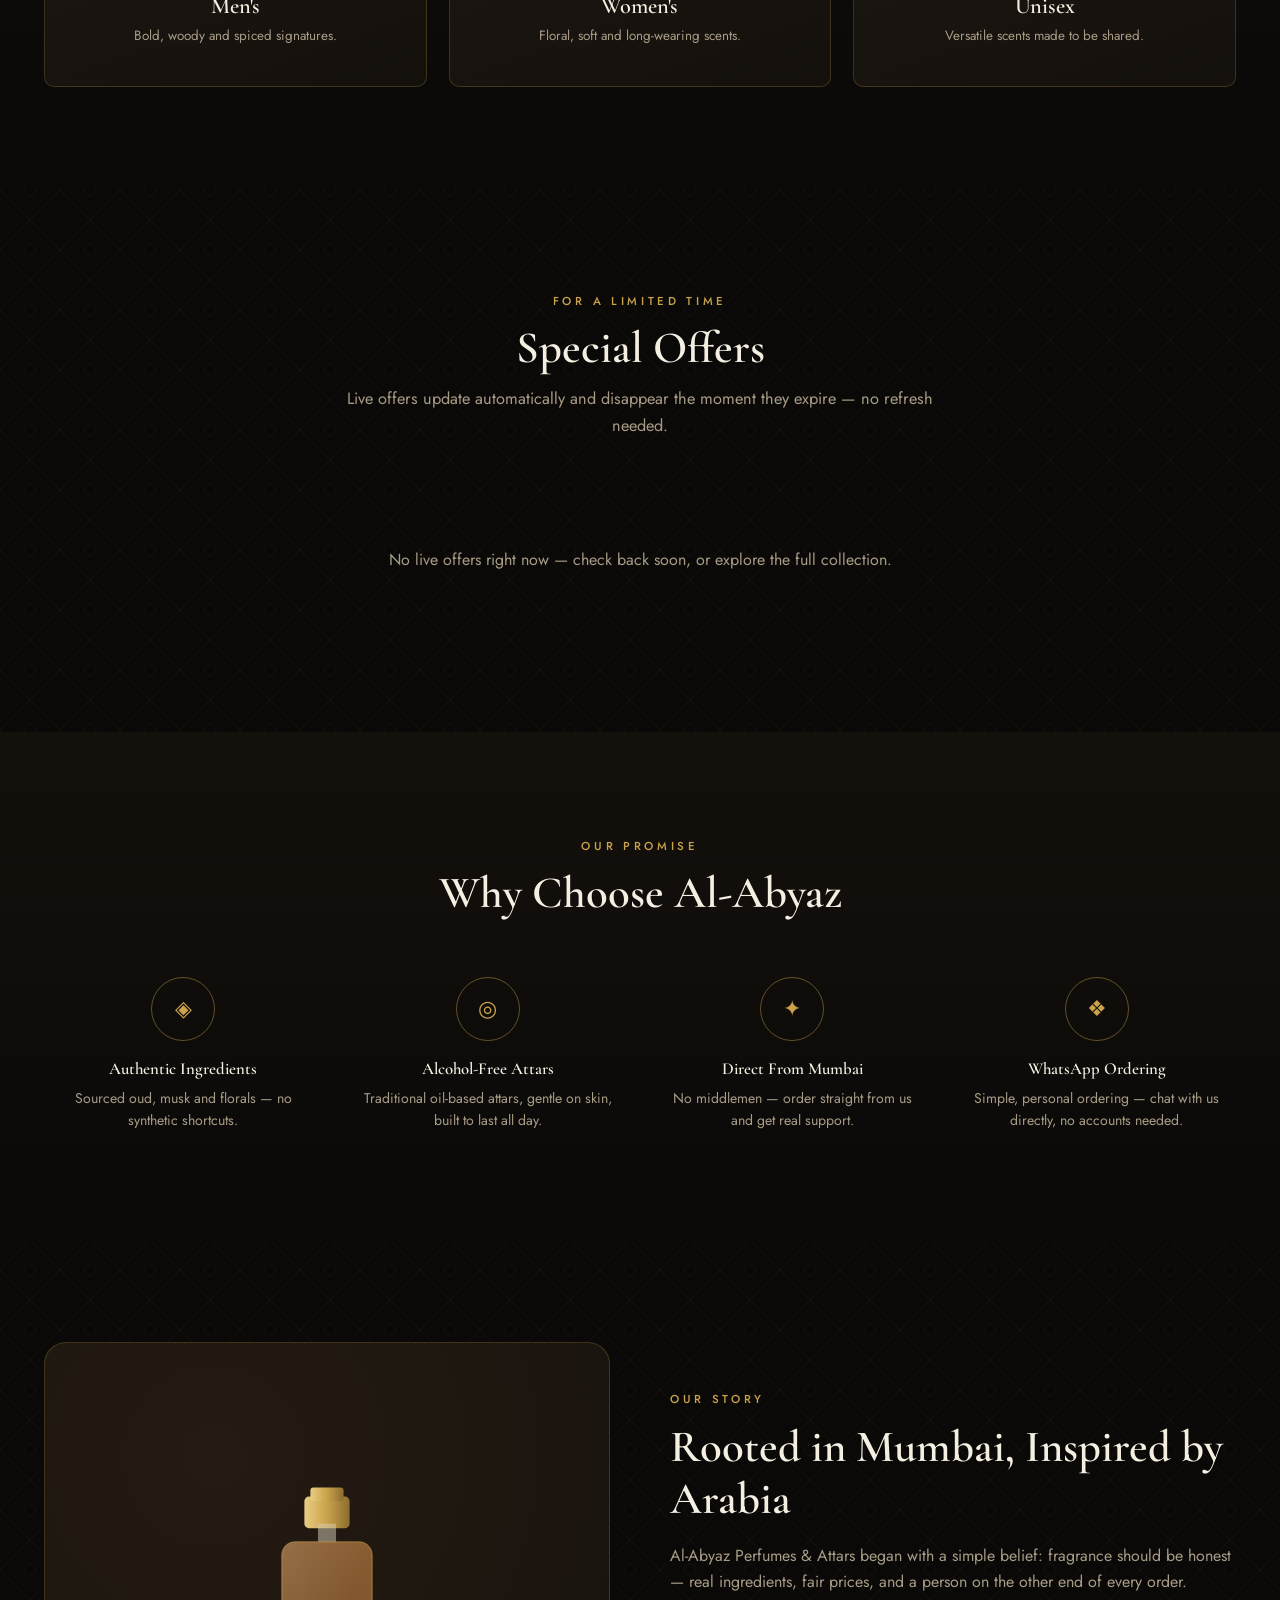
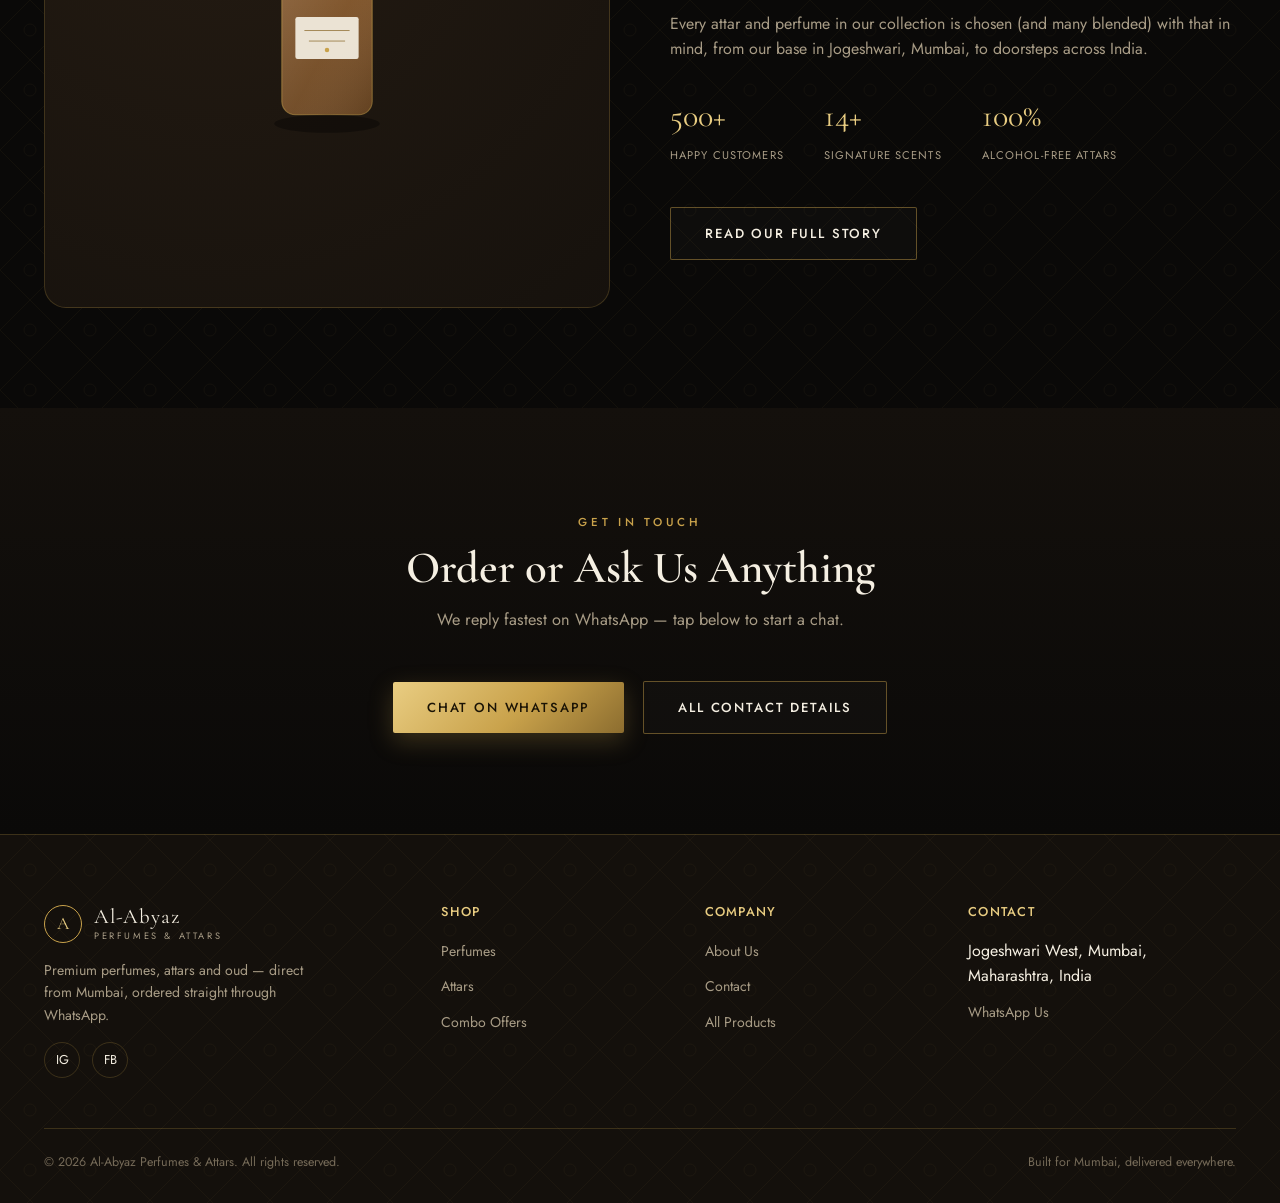
==== commit 858b5f88: "Redined logic f searchfeild and make web proper responsive" ====
--- a/index.html
+++ b/index.html
@@ -44,14 +44,14 @@
       </button>
     </div>
   </div>
-  <nav class="mobile-menu" aria-label="Mobile">
-    <a href="index.html" class="active">Home</a>
-    <a href="products.html">Products</a>
-    <a href="about.html">About</a>
-    <a href="contact.html">Contact</a>
-    <a data-wa-float href="#" class="btn btn-primary">WhatsApp Us</a>
-  </nav>
 </header>
+<nav class="mobile-menu" aria-label="Mobile">
+  <a href="index.html" class="active">Home</a>
+  <a href="products.html">Products</a>
+  <a href="about.html">About</a>
+  <a href="contact.html">Contact</a>
+  <a data-wa-float href="#" class="btn btn-primary">WhatsApp Us</a>
+</nav>
 
 <main id="main">
 
--- a/css/style.css
+++ b/css/style.css
@@ -274,21 +274,30 @@
 
 .mobile-menu {
   position: fixed;
-  inset: 82px 0 0 0;
+  top: 82px;
+  right: 0;
+  bottom: 0;
+  left: 0;
   background: var(--void);
   z-index: 90;
   display: flex;
   flex-direction: column;
   align-items: center;
   justify-content: center;
-  gap: 28px;
+  gap: 18px;
+  padding: 20px 24px;
+  overflow-y: auto;
+  -webkit-overflow-scrolling: touch;
+  scrollbar-width: none;
+  -ms-overflow-style: none;
   transform: translateY(-8px);
   opacity: 0;
   pointer-events: none;
   transition: opacity 0.3s var(--ease), transform 0.3s var(--ease);
 }
+.mobile-menu::-webkit-scrollbar { display: none; }
 .mobile-menu.open { opacity: 1; transform: translateY(0); pointer-events: auto; }
-.mobile-menu a { font-family: var(--font-display); font-size: 1.6rem; color: var(--ivory); }
+.mobile-menu a { font-family: var(--font-display); font-size: 1.35rem; color: var(--ivory); }
 .mobile-menu a.active { color: var(--gold-light); }
 
 /* ---------- Hero ---------- */
--- a/css/responsive.css
+++ b/css/responsive.css
@@ -33,6 +33,7 @@
 
   .navbar .container { height: 72px; }
   .brand-text { font-size: 1.1rem; }
+  .mobile-menu { top: 72px; }
 
   .hero { min-height: 82vh; padding: 100px 18px 60px; }
   .hero-actions { flex-direction: column; width: 100%; }
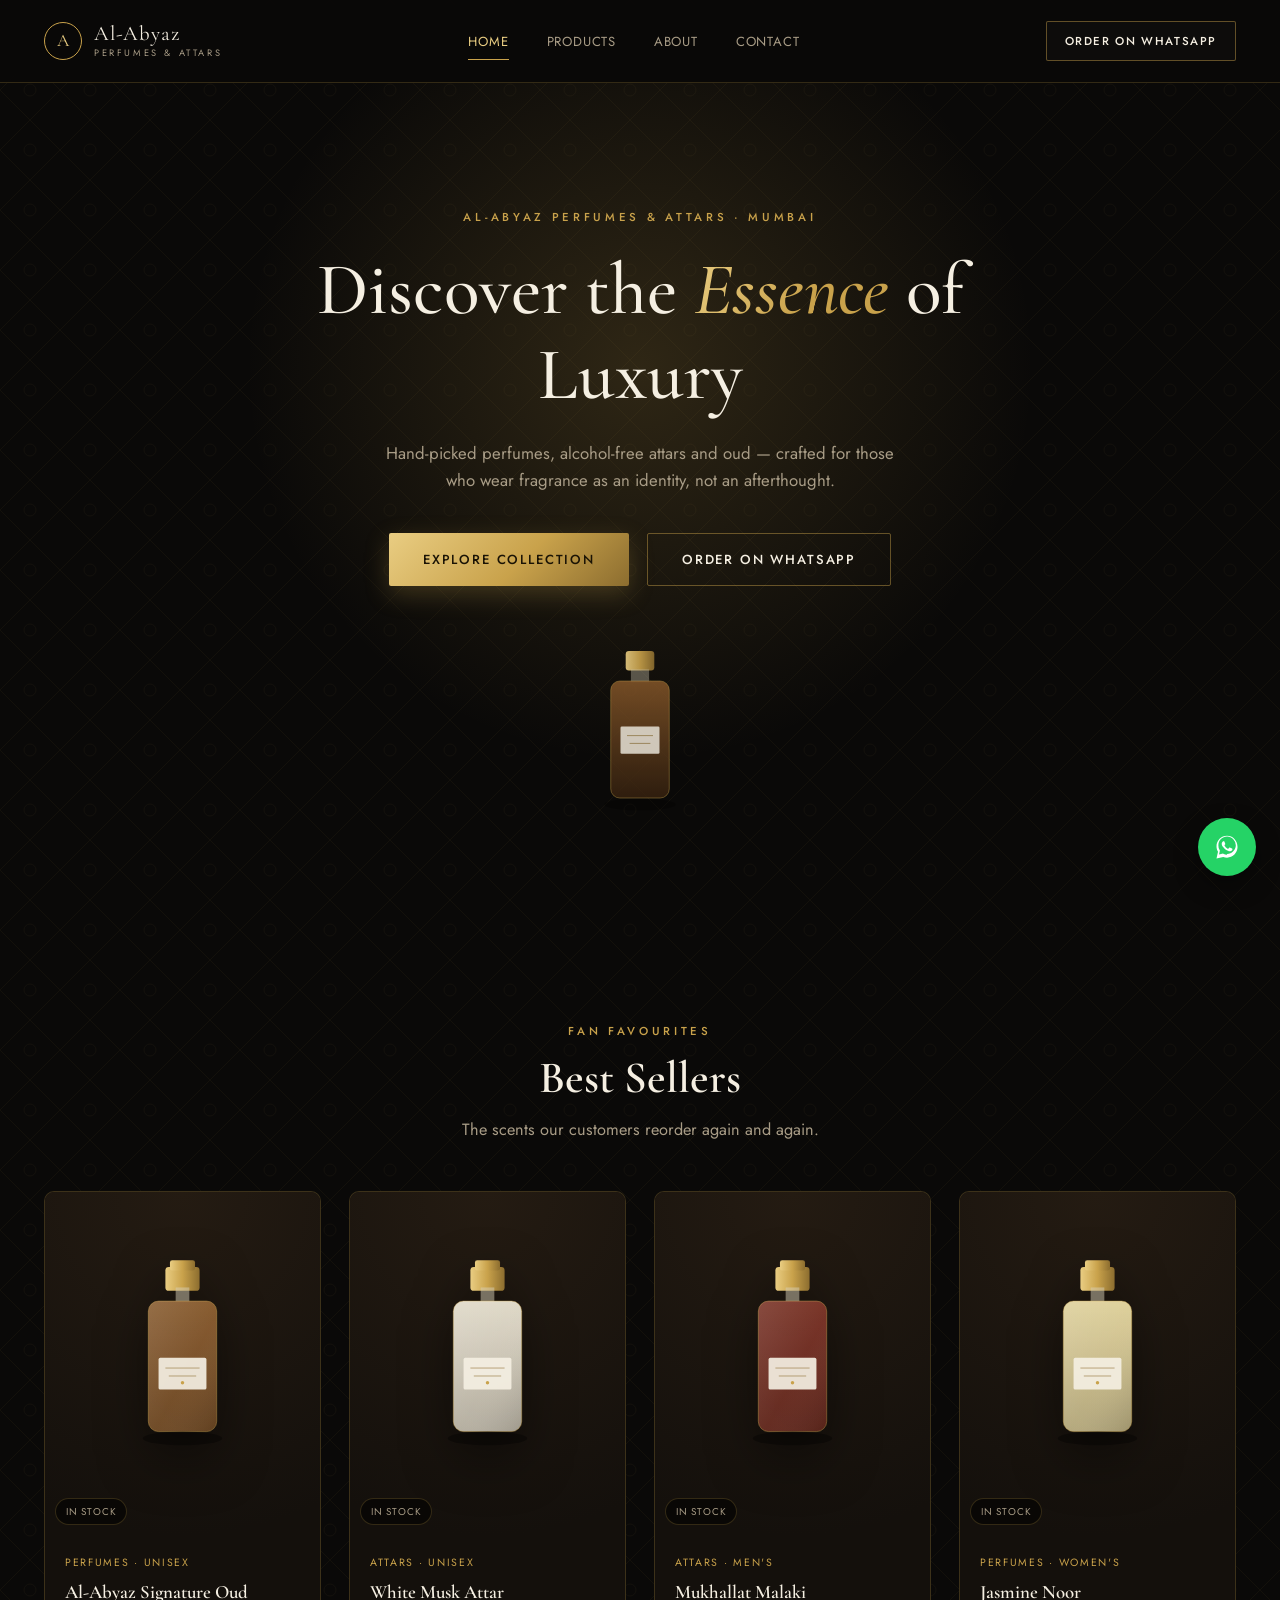
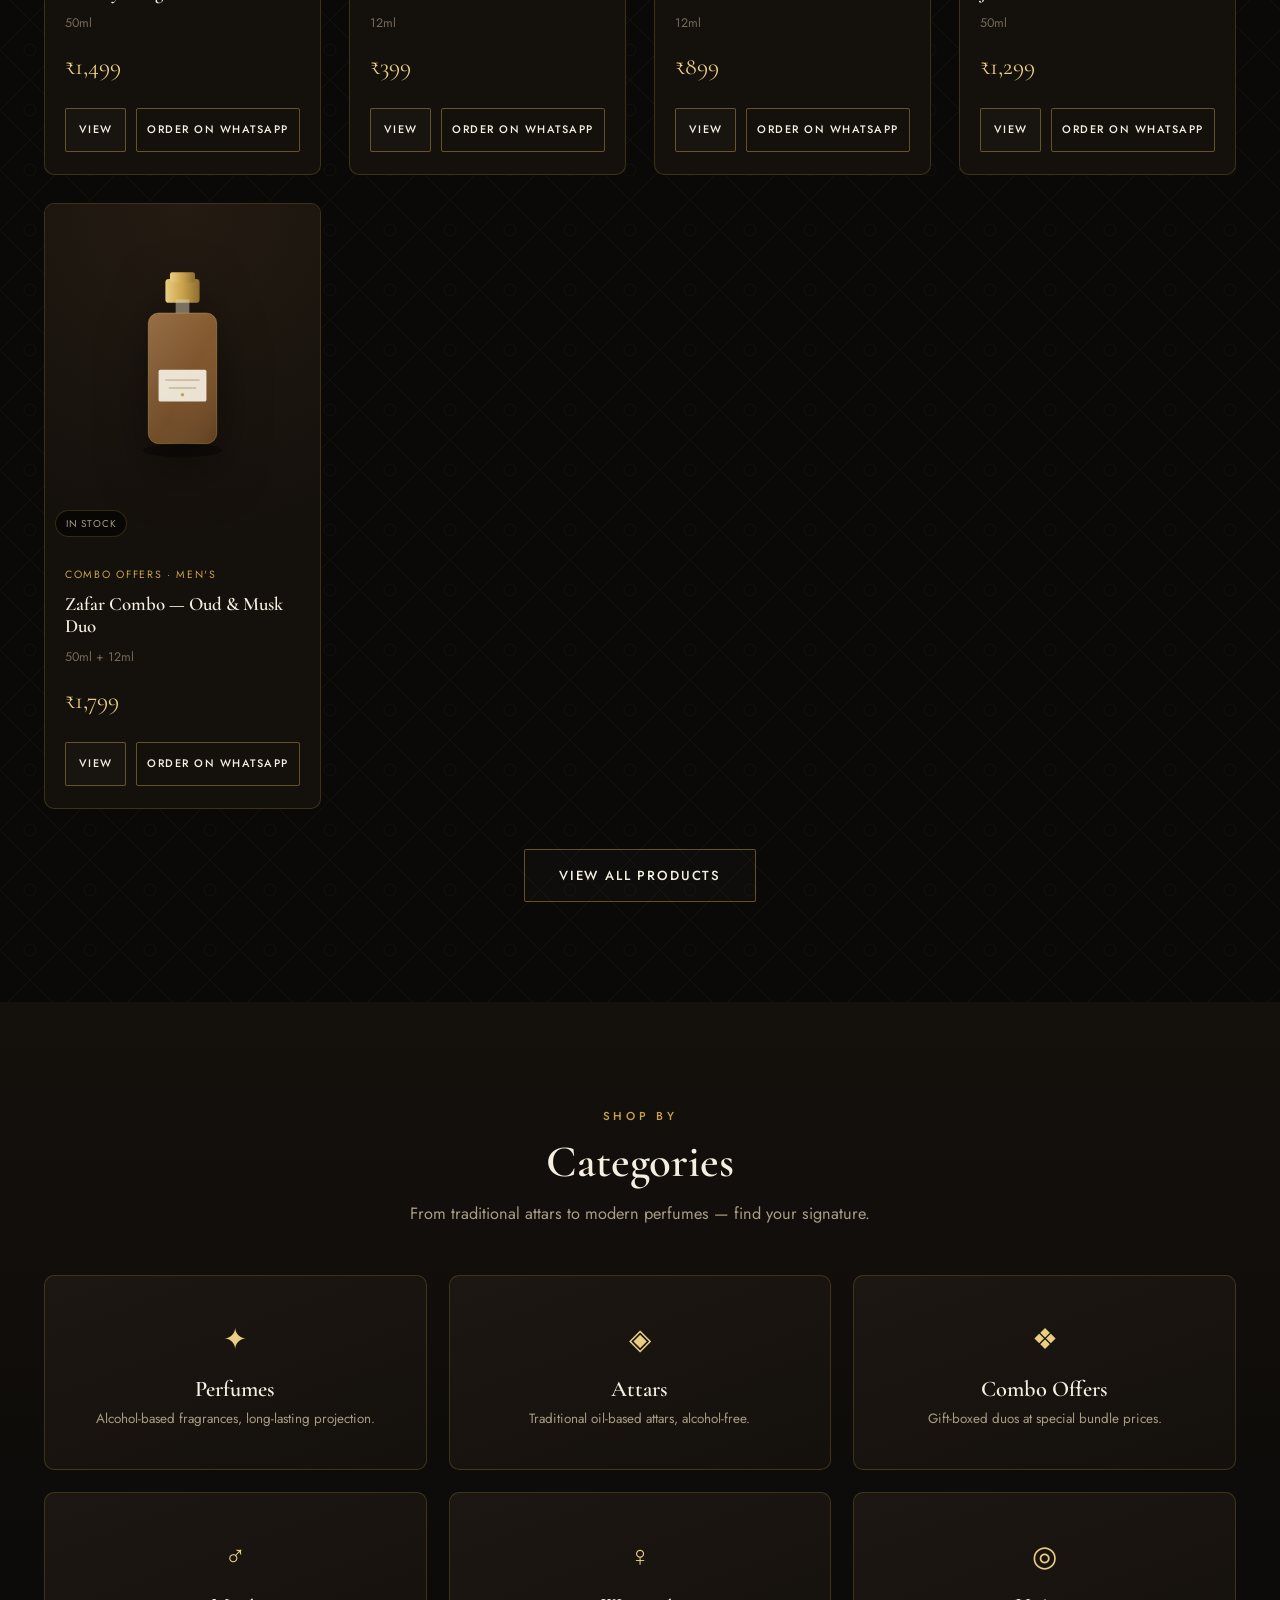
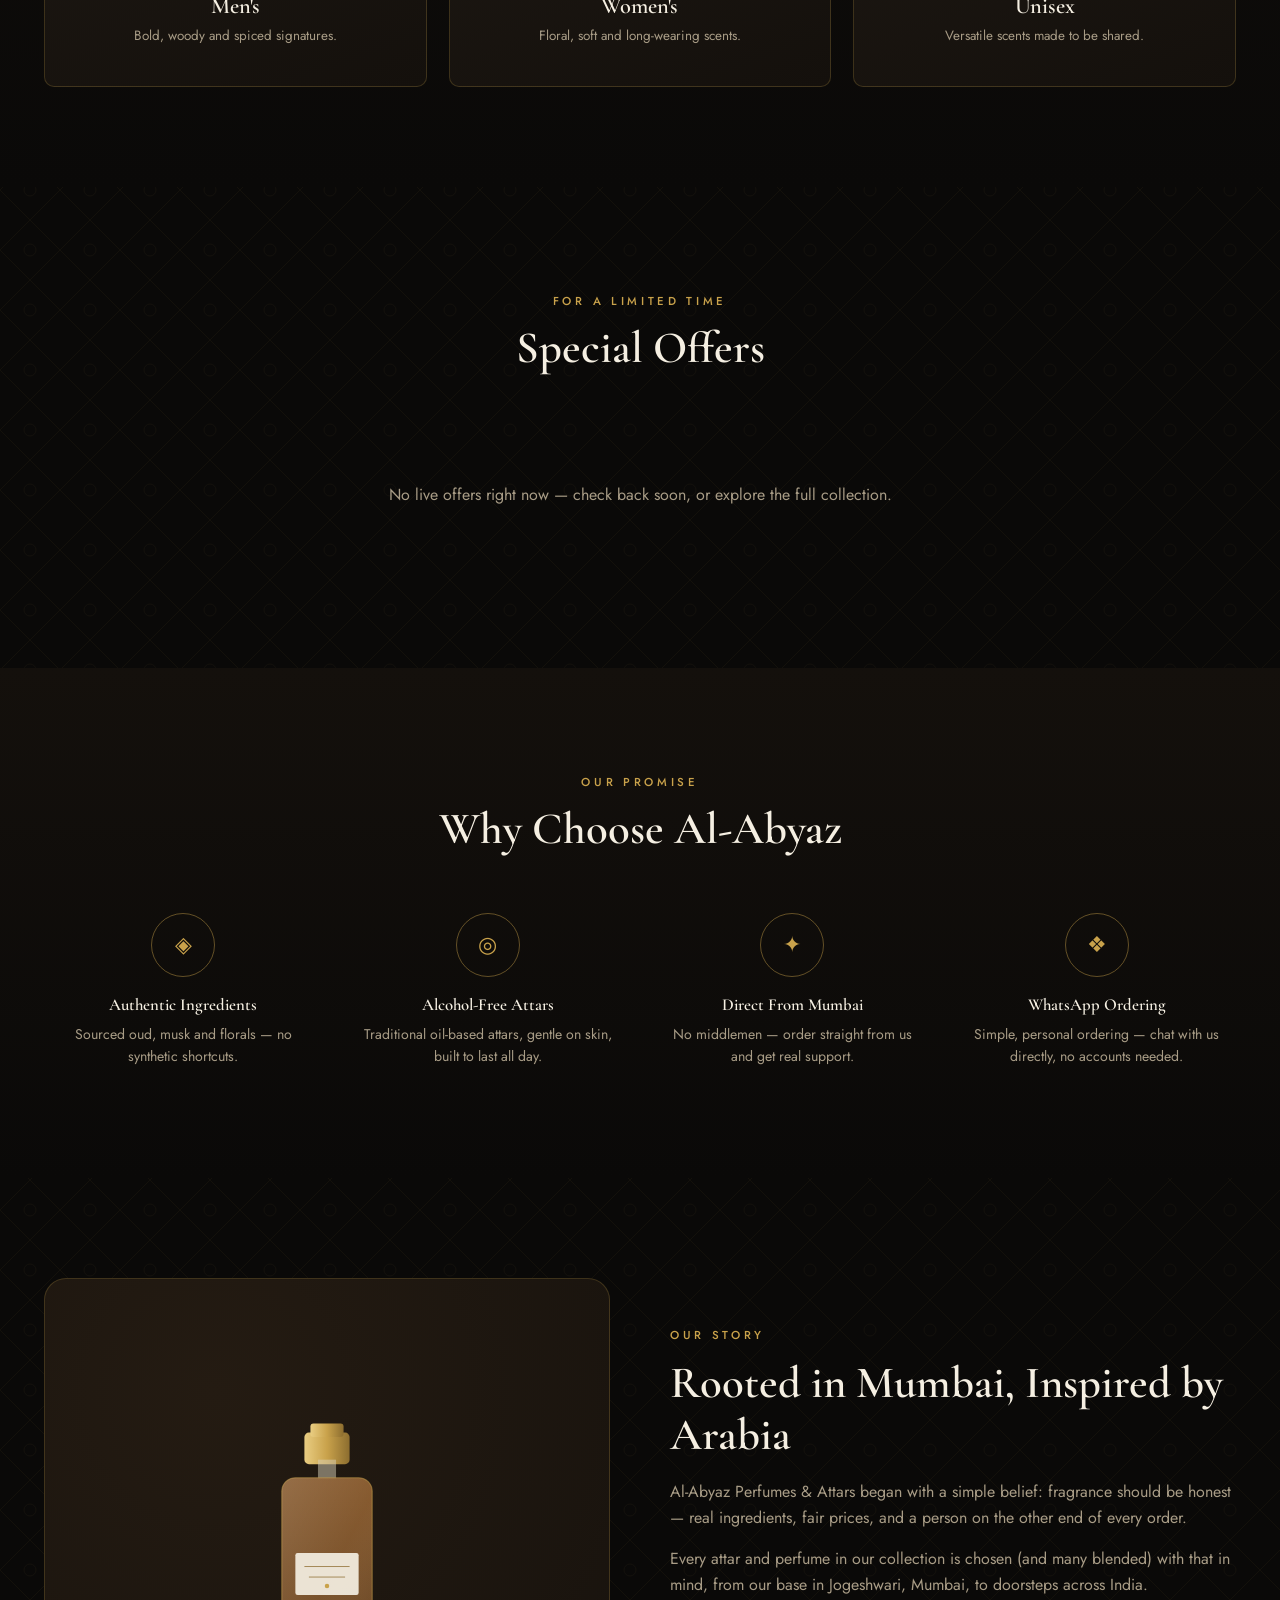
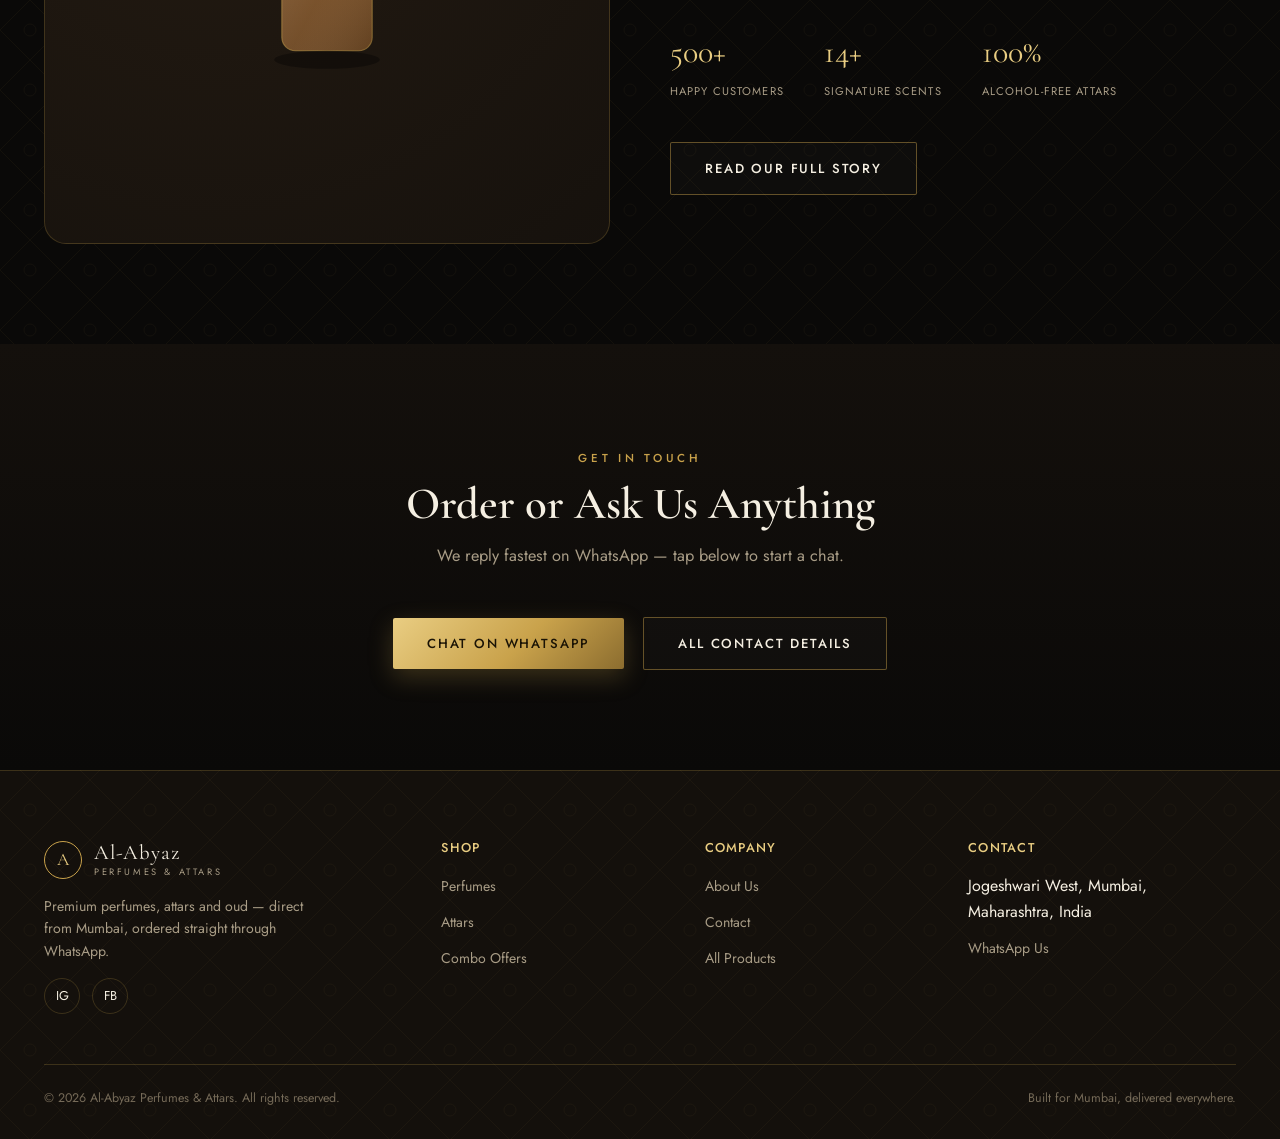
==== commit 819afbea: "applied special offer" ====
--- a/index.html
+++ b/index.html
@@ -102,7 +102,6 @@
       <div class="section-heading">
         <span class="eyebrow">For A Limited Time</span>
         <h2>Special Offers</h2>
-        <p>Live offers update automatically and disappear the moment they expire — no refresh needed.</p>
       </div>
       <div class="offer-strip" id="offer-strip"></div>
     </div>
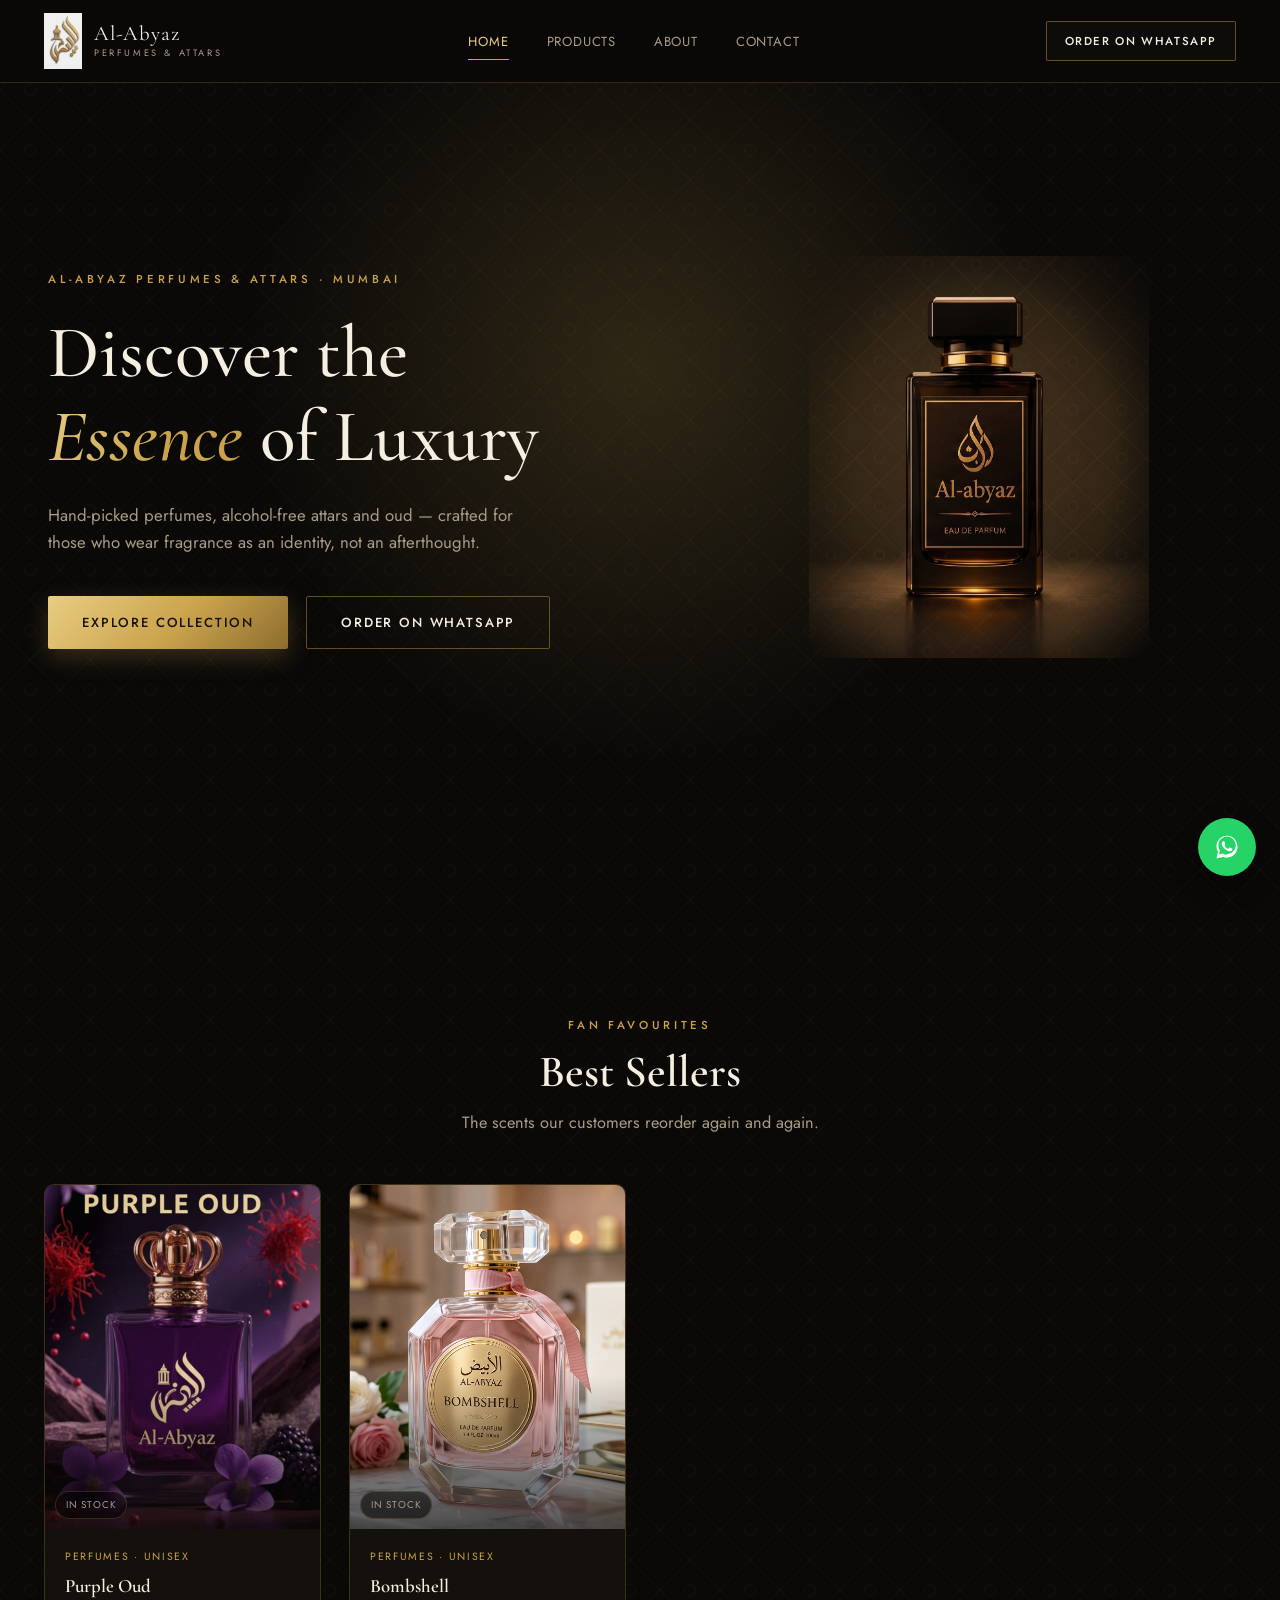
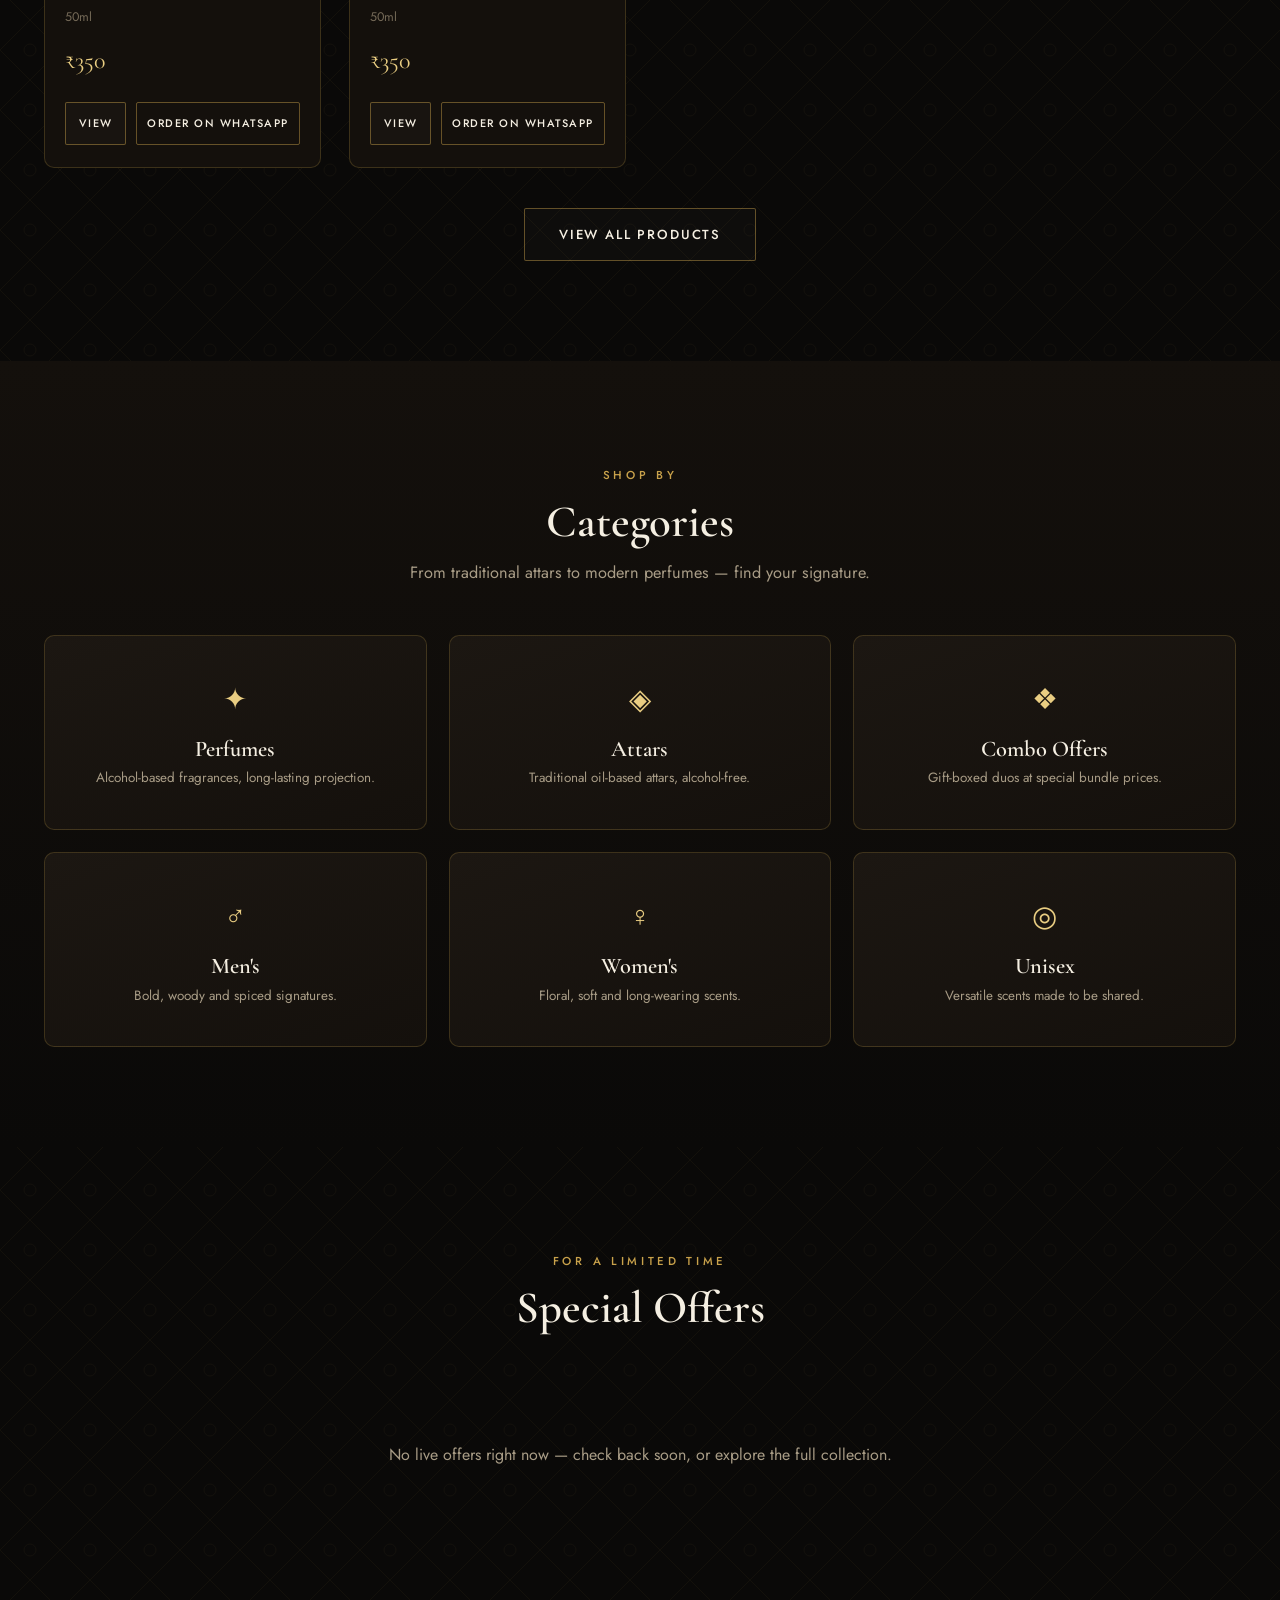
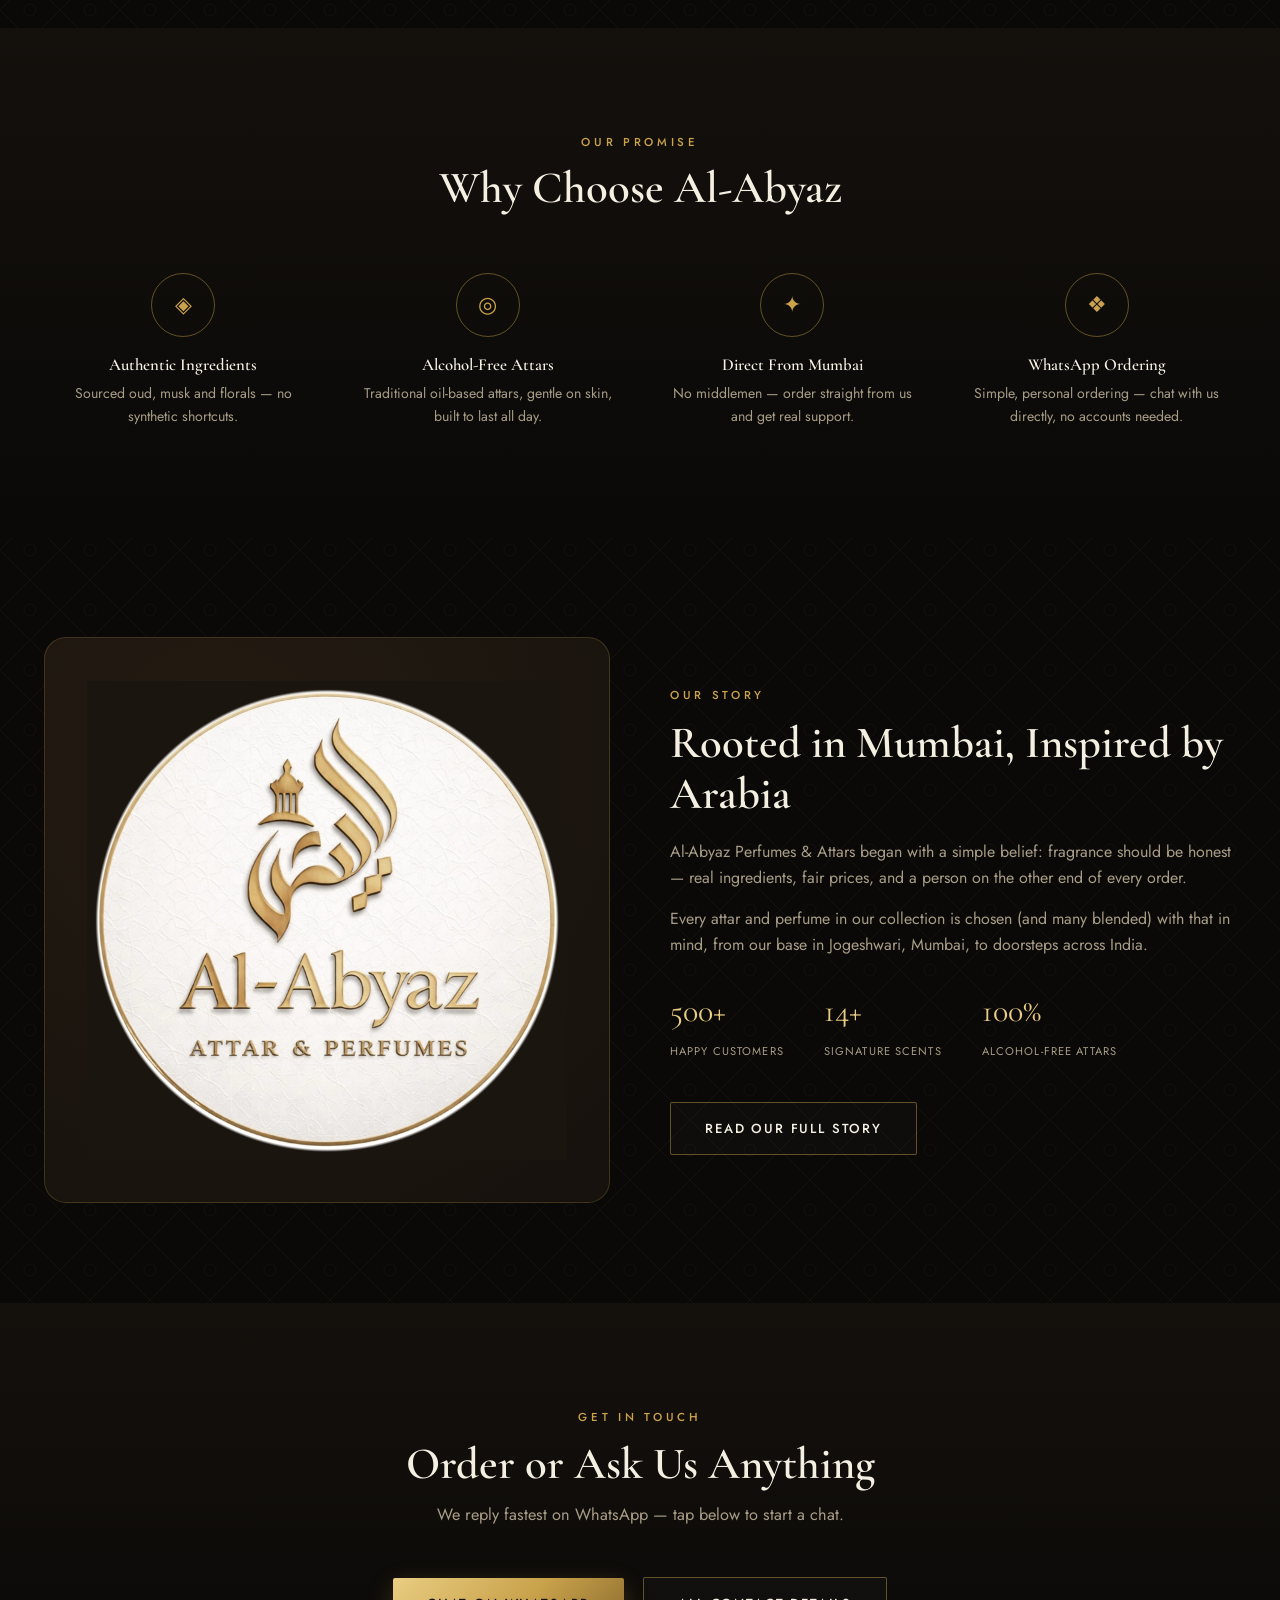
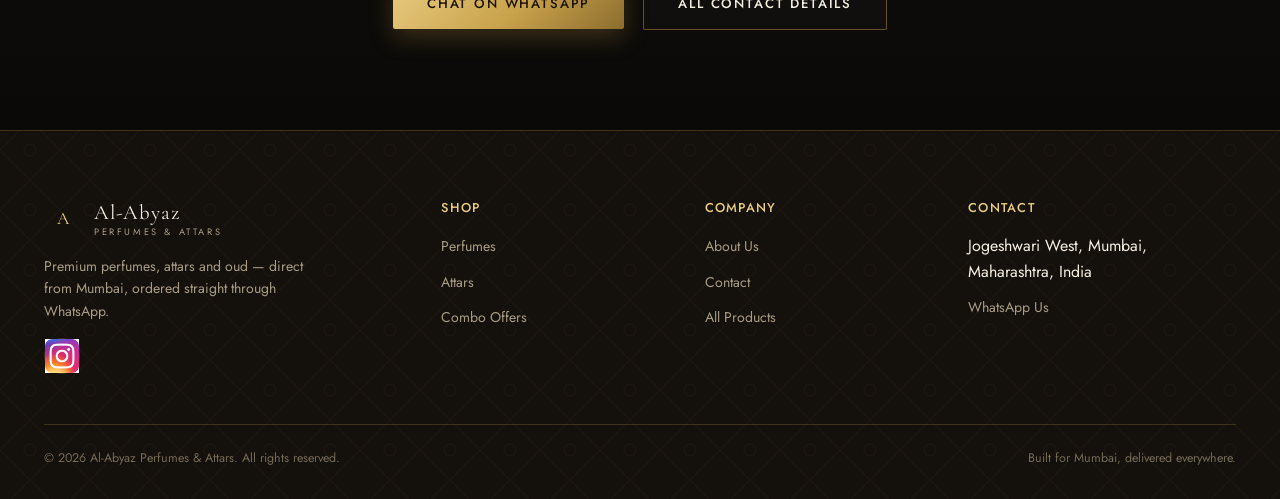
==== commit 92aec247: "added pagination and some image and css to make website good." ====
--- a/index.html
+++ b/index.html
@@ -14,7 +14,7 @@
 <meta property="og:image" content="images/hero/hero-bottle.svg">
 <meta name="theme-color" content="#0a0908">
 
-<link rel="icon" type="image/svg+xml" href="images/logo/favicon.svg">
+<link rel="icon" type="image/svg+xml" href="images/logo/logo.jpeg">
 <link rel="preconnect" href="https://fonts.googleapis.com">
 <link rel="preconnect" href="https://fonts.gstatic.com" crossorigin>
 <link href="https://fonts.googleapis.com/css2?family=Cormorant+Garamond:ital,wght@0,400;0,500;0,600;1,500&family=Jost:wght@400;500;600&display=swap" rel="stylesheet">
@@ -28,7 +28,7 @@
 <header class="navbar">
   <div class="container">
     <a href="index.html" class="brand">
-      <span class="brand-mark">A</span>
+      <span class="brand-mark"><img src="images/logo/logo.jpeg"></span>
       <span class="brand-text">Al-Abyaz<small>Perfumes &amp; Attars</small></span>
     </a>
     <nav class="nav-links" aria-label="Primary">
@@ -56,18 +56,23 @@
 <main id="main">
 
   <!-- ============ HERO ============ -->
-  <section class="hero">
-    <div class="hero-inner">
-      <span class="eyebrow">Al-Abyaz Perfumes &amp; Attars · Mumbai</span>
-      <h1>Discover the <em>Essence</em> of Luxury</h1>
-      <p class="hero-sub">Hand-picked perfumes, alcohol-free attars and oud — crafted for those who wear fragrance as an identity, not an afterthought.</p>
-      <div class="hero-actions">
-        <a href="products.html" class="btn btn-primary">Explore Collection</a>
-        <a data-wa-float href="#" class="btn btn-whatsapp" target="_blank" rel="noopener">Order on WhatsApp</a>
-      </div>
-      <img class="hero-bottle" src="images/hero/hero-bottle.svg" alt="Al-Abyaz signature perfume bottle" width="130" height="195">
-    </div>
-  </section>
+   <section class="hero">
+    <div class="container hero-grid">
+      <div class="hero-text">
+        <span class="eyebrow">Al-Abyaz Perfumes &amp; Attars · Mumbai</span>
+        <h1>Discover the <em>Essence</em> of Luxury</h1>
+        <p class="hero-sub">Hand-picked perfumes, alcohol-free attars and oud — crafted for those who wear fragrance as an identity, not an afterthought.</p>
+        <div class="hero-actions">
+          <a href="products.html" class="btn btn-primary">Explore Collection</a>
+          <a data-wa-float href="#" class="btn btn-whatsapp" target="_blank" rel="noopener">Order on WhatsApp</a>
+        </div>
+      </div>
+      <div class="hero-media">
+        <img src="images/logo/Banner.png" alt="Al-Abyaz signature perfume bottle">
+      </div>
+    </div>
+  </section>
+
 
   <!-- ============ BEST SELLERS ============ -->
   <section class="section" id="best-sellers">
@@ -143,7 +148,7 @@
   <section class="section" id="about">
     <div class="container about-split">
       <div class="about-media">
-        <img src="images/products/signature-oud.svg" alt="Al-Abyaz Signature Oud bottle" width="220">
+        <img src="images/logo/Full_logo_v2.png" alt="Al-Abyaz">
       </div>
       <div class="about-copy">
         <span class="eyebrow">Our Story</span>
@@ -188,8 +193,7 @@
         </a>
         <p>Premium perfumes, attars and oud — direct from Mumbai, ordered straight through WhatsApp.</p>
         <div class="footer-social">
-          <a href="#" data-config-href="instagram" aria-label="Instagram">IG</a>
-          <a href="#" data-config-href="facebook" aria-label="Facebook">FB</a>
+          <a href="#" data-config-href="instagram" aria-label="Instagram"><img src="images/logo/insta.jpg"></a>
         </div>
       </div>
       <div>
--- a/css/style.css
+++ b/css/style.css
@@ -203,7 +203,7 @@
 .brand-mark {
   width: 38px;
   height: 38px;
-  border: 1px solid var(--gold);
+  /* border: 1px solid var(--gold); */
   border-radius: 50%;
   display: flex;
   align-items: center;
@@ -306,9 +306,7 @@
   min-height: 92vh;
   display: flex;
   align-items: center;
-  justify-content: center;
-  text-align: center;
-  padding: 120px 24px 80px;
+  padding: 0px 24px 80px;
   overflow: hidden;
 }
 .hero::before {
@@ -323,7 +321,16 @@
   opacity: 0.55;
   pointer-events: none;
 }
-.hero-inner { position: relative; z-index: 2; max-width: 780px; }
+.hero-grid {
+  position: relative;
+  z-index: 2;
+  display: grid;
+  grid-template-columns: 1.1fr 0.9fr;
+  gap: 60px;
+  align-items: center;
+  width: 100%;
+}
+.hero-text { max-width: 560px; text-align: left; }
 .hero .eyebrow { display: inline-block; margin-bottom: 22px; }
 .hero h1 { margin-bottom: 22px; }
 .hero h1 em {
@@ -334,23 +341,30 @@
   color: transparent;
 }
 .hero-sub {
-  max-width: 520px;
-  margin: 0 auto 40px;
+  max-width: 480px;
+  margin: 0 0 40px;
   font-size: 1.05rem;
   color: var(--muted);
 }
 .hero-actions {
   display: flex;
   gap: 18px;
+  justify-content: flex-start;
+  flex-wrap: wrap;
+}
+
+.hero-media {
+  display: flex;
+  align-items: center;
   justify-content: center;
-  flex-wrap: wrap;
-}
-
-.hero-bottle {
-  margin: 56px auto 0;
-  width: 130px;
-  opacity: 0.9;
+}
+.hero-media img {
+  width: 100%;
+  max-width: 340px;
+  opacity: 0.96;
   animation: float 6s ease-in-out infinite;
+  -webkit-mask-image: radial-gradient(ellipse 68% 72% at center, #000 58%, transparent 100%);
+  mask-image: radial-gradient(ellipse 68% 72% at center, #000 58%, transparent 100%);
 }
 @keyframes float {
   0%, 100% { transform: translateY(0); }
@@ -393,22 +407,43 @@
   justify-content: center;
   overflow: hidden;
 }
-.product-media img { width: 62%; filter: drop-shadow(0 20px 24px rgba(0,0,0,0.5)); transition: transform 0.5s var(--ease); }
-.product-card:hover .product-media img { transform: scale(1.06); }
+.product-media img {
+  width: 100%;
+  height: 100%;
+  object-fit: cover;
+  object-position: center;
+  position: relative;
+  z-index: 0;
+  transition: transform 0.6s var(--ease);
+}
+.product-card:hover .product-media img { transform: scale(1.08); }
+
+/* Soft gradient so badges/text stay legible over any photo, bright or dark */
+.product-media::after {
+  content: "";
+  position: absolute;
+  inset: 0;
+  z-index: 1;
+  background: linear-gradient(180deg, rgba(10,9,8,0) 55%, rgba(10,9,8,0.7) 100%);
+  pointer-events: none;
+}
 
 .stock-flag {
   position: absolute;
   bottom: 10px;
   left: 10px;
+  z-index: 2;
   font-size: 0.62rem;
   letter-spacing: 0.08em;
   text-transform: uppercase;
   padding: 5px 10px;
   border-radius: 20px;
   background: rgba(0,0,0,0.55);
+  backdrop-filter: blur(3px);
   color: var(--muted);
   border: 1px solid var(--line);
 }
+
 .stock-flag.low { color: #e2a44f; border-color: rgba(226,164,79,0.4); }
 .stock-flag.out { color: #d16565; border-color: rgba(209,101,101,0.4); }
 
@@ -548,7 +583,7 @@
   border: 1px solid var(--line);
   display: flex; align-items: center; justify-content: center;
 }
-.about-media img { width: 40%; }
+.about-media img { width: 85%; }
 .about-copy .eyebrow { display: block; margin-bottom: 14px; }
 .about-copy h2 { margin-bottom: 18px; }
 .about-copy p { margin-bottom: 16px; }
@@ -682,9 +717,37 @@
 
 .empty-state { text-align: center; padding: 60px 20px; color: var(--muted); }
 
+/* ---------- Pagination ---------- */
+.pagination {
+  display: flex;
+  justify-content: center;
+  align-items: center;
+  gap: 8px;
+  flex-wrap: wrap;
+  margin-top: 50px;
+}
+.page-btn {
+  min-width: 40px;
+  padding: 9px 14px;
+  border: 1px solid var(--line);
+  border-radius: var(--radius-sm);
+  font-size: 0.82rem;
+  color: var(--muted);
+  background: var(--surface);
+  transition: all 0.25s var(--ease);
+}
+.page-btn:hover:not(:disabled) { border-color: var(--gold); color: var(--ivory); }
+.page-btn.active {
+  background: var(--gold);
+  border-color: var(--gold);
+  color: #1a1305;
+  font-weight: 500;
+}
+.page-btn:disabled { opacity: 0.35; cursor: not-allowed; }
+
 /* ---------- Page hero (interior pages) ---------- */
 .page-hero {
-  padding: 150px 0 60px;
+  padding: 50px 0 60px;
   text-align: center;
   position: relative;
 }
--- a/css/responsive.css
+++ b/css/responsive.css
@@ -24,6 +24,11 @@
   .contact-grid { grid-template-columns: 1fr; }
   .pd-grid { grid-template-columns: 1fr; }
   .pd-media { max-width: 420px; margin: 0 auto; }
+
+  .hero-grid { grid-template-columns: 1fr; text-align: center; }
+  .hero-text { max-width: 100%; margin: 0 auto; text-align: center; }
+  .hero-actions { justify-content: center; }
+  .hero-media img { max-width: 220px; }
 }
 
 /* ---------- Phones (≤640px) ---------- */
